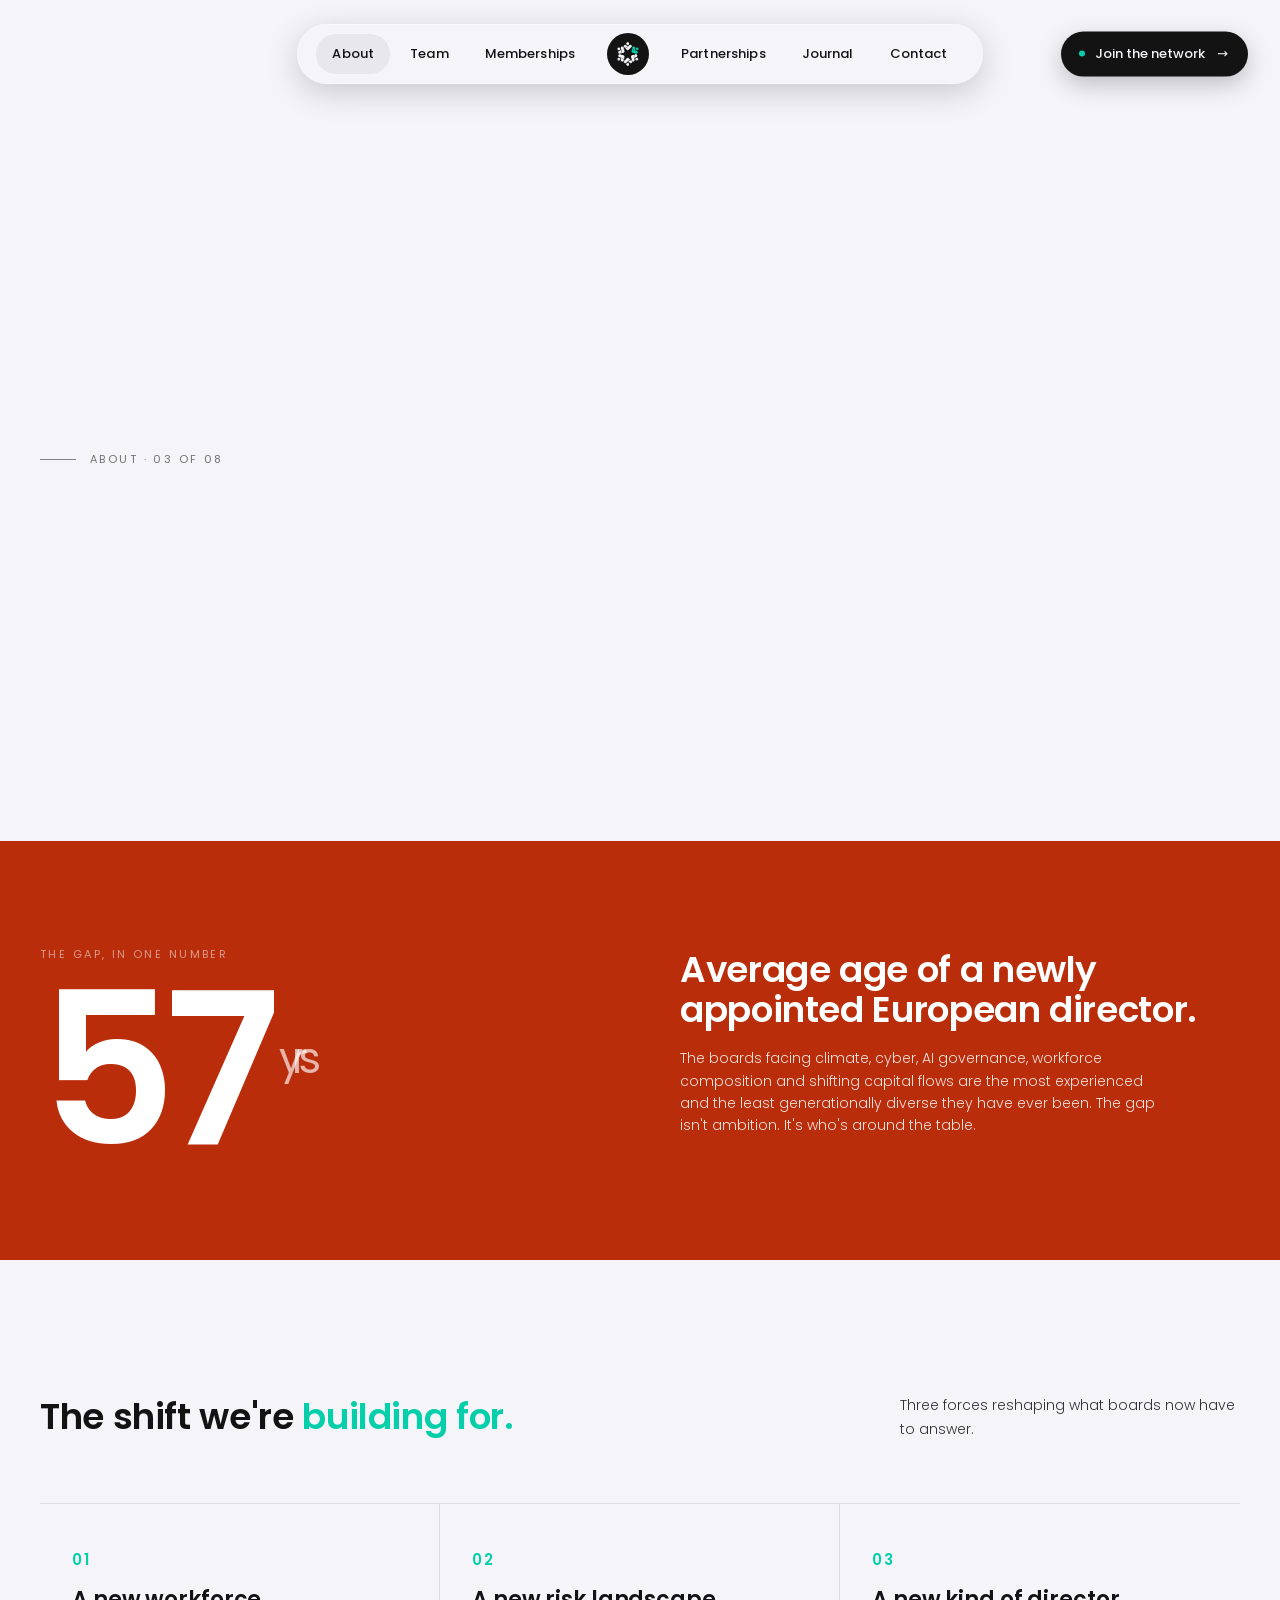
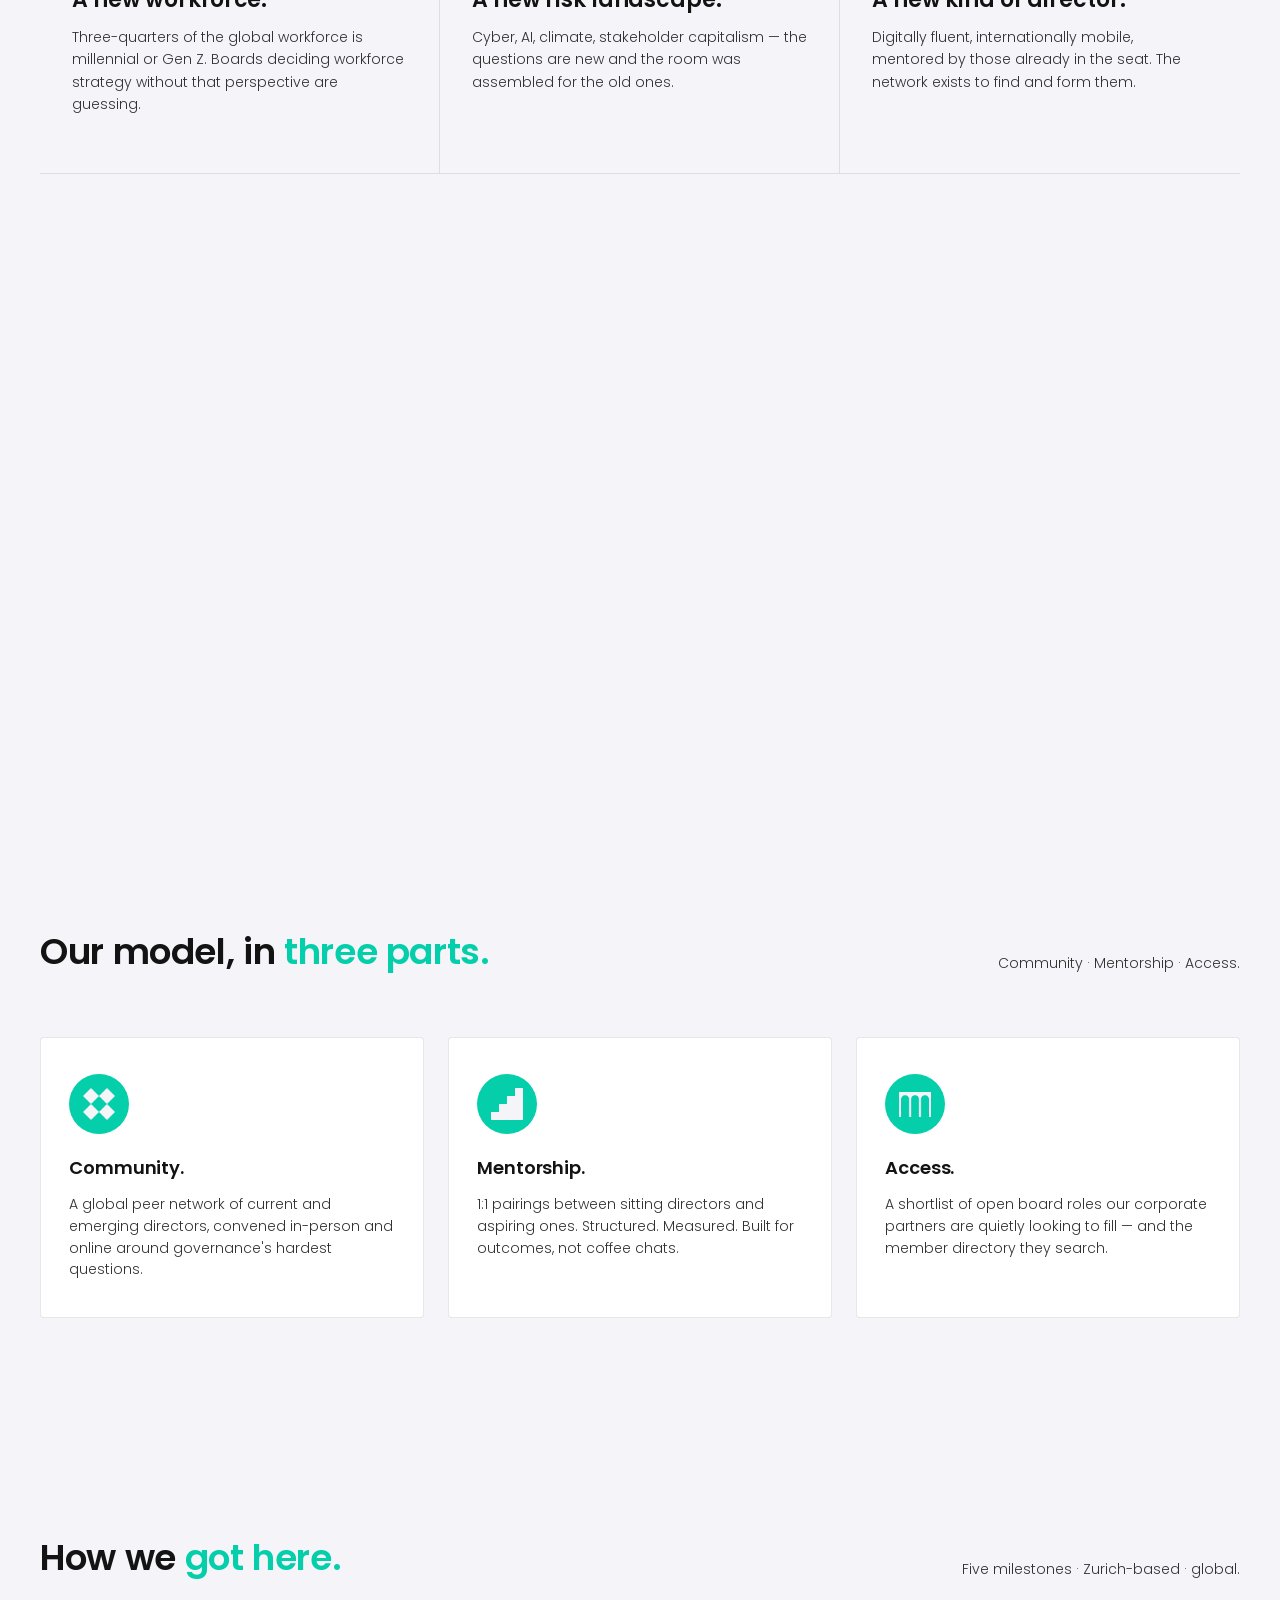
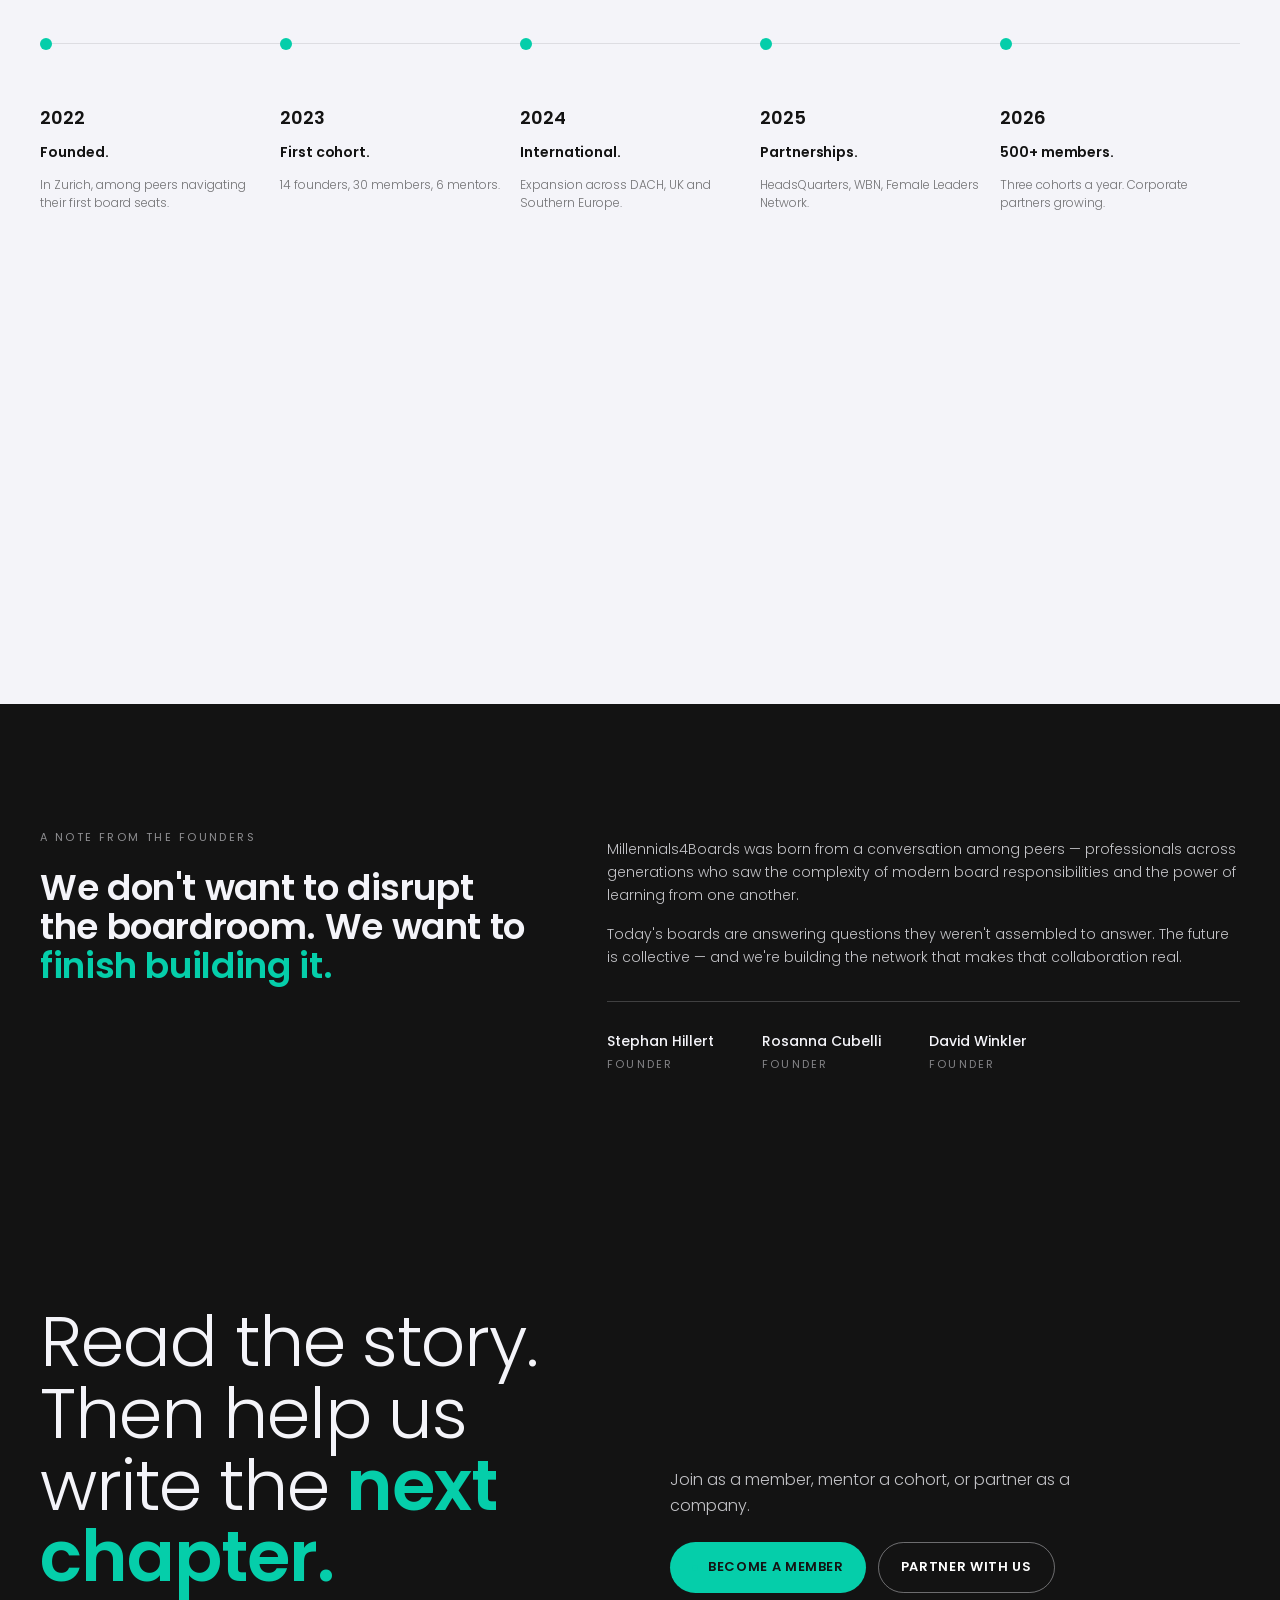
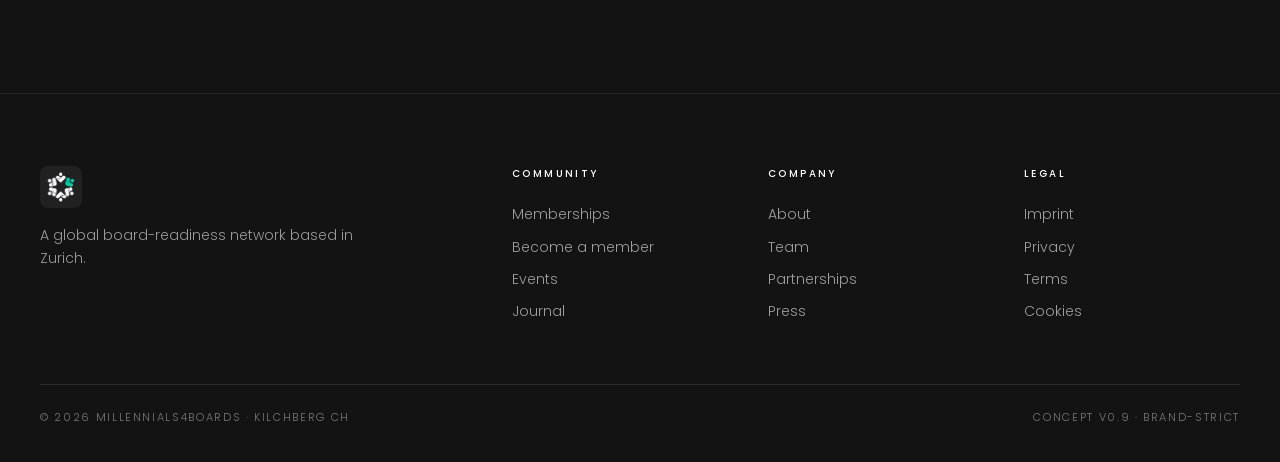
==== m4b-about-mockup.html @ cfcc3007 "v0.9.2 — Drive imagery across secondary pages, press marquee on home, cheesy copy cleanup - About: h" ====
<!doctype html><html lang="en"><head><meta charset="utf-8"/><meta name="viewport" content="width=device-width,initial-scale=1"/><title>M4B — About</title>
<link href="https://fonts.googleapis.com/css2?family=Poppins:wght@300;400;500;600&display=swap" rel="stylesheet"/>
<link rel="stylesheet" href="assets/brand.css"/>
<style>
  /* Brick Ember used once — anchors the "problem" section per styleguide: "Brick Ember is the hero, adding depth and presence, anchoring bold sections" */
  .problem{padding:100px 0;background:var(--brick);color:#fff;}
  .p-grid{display:grid;grid-template-columns:1fr 1fr;gap:80px;align-items:center;}
  .p-num{font-family:"Poppins",sans-serif;font-weight:600;font-size:clamp(144px,16.5vw,240px);line-height:.85;letter-spacing:-0.05em;color:#fff;}
  .p-num sup{font-size:.2em;color:rgba(255,255,255,.65);margin-left:8px;font-weight:400;}
  .problem h2{color:#fff;}
  .problem h2 .emph{color:#fff;font-weight:600;}
  .problem p{color:rgba(255,255,255,.85);font-size:14px;line-height:1.6;font-weight:300;max-width:480px;}

  .shift{padding:120px 0;}
  .shift-grid{display:grid;grid-template-columns:repeat(3,1fr);gap:0;border-top:1px solid var(--line);border-bottom:1px solid var(--line);}
  .shift-block{padding:44px 32px;border-right:1px solid var(--line);}
  .shift-block:last-child{border-right:none;}
  .shift-block .num{font-family:"Poppins",sans-serif;font-weight:600;font-size:15px;color:var(--mint);letter-spacing:.1em;}
  .shift-block h3{font-family:"Poppins",sans-serif;font-weight:600;font-size:22px;line-height:1.1;letter-spacing:-0.005em;margin:16px 0 12px;}
  .shift-block p{font-size:14px;line-height:1.6;color:#333;font-weight:300;}

  .model{padding:100px 0;background:var(--paper);}
  .model-grid{display:grid;grid-template-columns:repeat(3,1fr);gap:24px;}
  .model-card{padding:36px 28px;background:#fff;border:1px solid var(--line);border-radius:4px;display:flex;flex-direction:column;gap:16px;min-height:240px;}
  /* Mint icon circle — single accent, onyx line icons read clearly inside */
  .model-card .ic{width:60px;height:60px;border-radius:999px;background:var(--mint);display:flex;align-items:center;justify-content:center;padding:14px;margin-bottom:8px;transition:transform .25s;}
  .model-card:hover .ic{transform:scale(1.06) rotate(-3deg);}
  .model-card .ic img{width:100%;height:100%;object-fit:contain;}
  .model-card h4{font-family:"Poppins",sans-serif;font-weight:600;font-size:18px;line-height:1.1;margin:0;letter-spacing:-0.005em;}
  .model-card p{font-size:14px;color:#333;line-height:1.55;margin:0;font-weight:300;}

  .timeline{padding:120px 0;}
  .tl-rail{display:grid;grid-template-columns:repeat(5,1fr);gap:0;border-top:1px solid var(--line);padding-top:60px;margin-top:40px;position:relative;}
  .tl-item{padding:0 20px 0 0;position:relative;}
  .tl-item::before{content:"";position:absolute;top:-66px;left:0;width:12px;height:12px;border-radius:999px;background:var(--mint);}
  .tl-year{font-family:"Poppins",sans-serif;font-weight:600;font-size:18px;color:var(--onyx);letter-spacing:-0.005em;}
  .tl-item h4{font-family:"Poppins",sans-serif;font-weight:600;font-size:14px;margin:8px 0 8px;letter-spacing:-0.005em;}
  .tl-item p{font-size:12px;color:var(--muted);line-height:1.5;font-weight:300;}

  .note{padding:120px 0;background:var(--onyx);color:var(--paper);}
  .note-grid{display:grid;grid-template-columns:1fr 1.3fr;gap:80px;align-items:start;}
  .note h2{color:var(--paper);}
  .note h2 .emph{color:var(--mint);}
  .note p{color:rgba(244,244,249,.78);font-size:14px;line-height:1.65;font-weight:300;}
  .note .sig{margin-top:32px;padding-top:28px;border-top:1px solid rgba(244,244,249,.2);display:flex;gap:48px;flex-wrap:wrap;}
  .note .sig div{font-family:"Poppins",sans-serif;font-weight:500;font-size:14px;}
  .note .sig div span{display:block;font-size:11px;color:rgba(244,244,249,.5);font-weight:400;letter-spacing:.2em;text-transform:uppercase;margin-top:4px;}

  /* Hero with image */
  .page-hero.with-figure{padding-top:120px;padding-bottom:80px;}
  .hero-grid{display:grid;grid-template-columns:1.2fr 1fr;gap:72px;align-items:end;}
  .hero-figure{aspect-ratio:4/5;overflow:hidden;border-radius:4px;background:var(--paper);}
  .hero-figure img{width:100%;height:100%;object-fit:cover;filter:grayscale(1) contrast(1.04);display:block;}
  @media (max-width:1100px){.hero-grid{grid-template-columns:1fr;gap:32px;} .hero-figure{aspect-ratio:16/10;}}

  /* Cinematic full-bleed break */
  .cinema{position:relative;background:var(--onyx);}
  .cinema .cin-img{width:100%;height:clamp(320px,42vw,540px);object-fit:cover;display:block;filter:grayscale(1) contrast(1.05);}
  .cinema .cin-cap{position:absolute;left:0;right:0;bottom:0;padding:28px 40px;background:linear-gradient(to top,rgba(19,19,19,.65),transparent);color:var(--paper);font-size:12px;letter-spacing:.22em;text-transform:uppercase;font-weight:500;}
  .cinema .cin-cap b{color:var(--mint);font-weight:600;margin-right:14px;}

  /* Accent decorative image above note */
  .accent{padding:0;background:var(--paper);}
  .accent-img{width:100%;height:clamp(220px,32vw,360px);object-fit:cover;object-position:center 30%;display:block;filter:grayscale(1) contrast(1.05) brightness(.98);}
</style></head>
<body>

<header class="nav-floating">
  <div class="pill">
    <nav><a class="active" href="m4b-about-mockup.html">About</a><a href="m4b-team-mockup.html">Team</a><a href="m4b-memberships-mockup.html">Memberships</a></nav>
    <a class="pill-logo" href="index.html"><img src="assets/photos/image6.png" alt="M4B"/></a>
    <nav><a href="m4b-partnerships-mockup.html">Partnerships</a><a href="m4b-journal-mockup.html">Journal</a><a href="m4b-contact-mockup.html">Contact</a></nav>
  </div>
  <a class="pill-cta" href="m4b-become-member-mockup.html"><span class="dot"></span>Join the network</a>
</header>

<section class="page-hero with-figure"><div class="container">
  <div class="hero-grid">
    <div>
      <div class="eyebrow"><span class="bar"></span><span class="caption">About · 03 of 08</span></div>
      <h1 class="hero-h1 reveal">Welcoming a new generation to the <span class="emph">table.</span></h1>
      <p class="lede reveal delay-1">Why we started Millennials4Boards — and what we are building next.</p>
    </div>
    <div class="hero-figure reveal delay-2"><img src="assets/photos/drive/01.png" alt="Two directors in conversation"/></div>
  </div>
</div></section>

<section class="problem"><div class="container p-grid">
  <div><span class="caption" style="color:rgba(244,244,249,.55);">The gap, in one number</span><div class="p-num" style="margin-top:16px;">57<sup>yrs</sup></div></div>
  <div><h2 class="section-h2">Average age of a newly appointed <span class="emph">European director.</span></h2><p>The boards facing climate, cyber, AI governance, workforce composition and shifting capital flows are the most experienced and the least generationally diverse they have ever been. The gap isn't ambition. It's who's around the table.</p></div>
</div></section>

<section class="shift"><div class="container">
  <div class="section-head"><h2 class="section-h2">The shift we're <span class="emph">building for.</span></h2><p class="body-p side">Three forces reshaping what boards now have to answer.</p></div>
  <div class="shift-grid">
    <div class="shift-block"><span class="num">01</span><h3>A new workforce.</h3><p>Three-quarters of the global workforce is millennial or Gen Z. Boards deciding workforce strategy without that perspective are guessing.</p></div>
    <div class="shift-block"><span class="num">02</span><h3>A new risk landscape.</h3><p>Cyber, AI, climate, stakeholder capitalism — the questions are new and the room was assembled for the old ones.</p></div>
    <div class="shift-block"><span class="num">03</span><h3>A new kind of director.</h3><p>Digitally fluent, internationally mobile, mentored by those already in the seat. The network exists to find and form them.</p></div>
  </div>
</div></section>

<section class="cinema reveal">
  <img class="cin-img" src="assets/photos/drive/05.png" alt="A cross-generational board session"/>
  <div class="cin-cap"><b>Kilchberg · 2026</b>Cross-generational board session — cohort mentoring in the same room.</div>
</section>

<section class="model"><div class="container">
  <div class="section-head"><h2 class="section-h2">Our model, in <span class="emph">three parts.</span></h2><p class="body-p side">Community · Mentorship · Access.</p></div>
  <div class="model-grid">
    <div class="model-card"><div class="ic"><img src="assets/icons/collaboration.png" alt=""/></div><h4>Community.</h4><p>A global peer network of current and emerging directors, convened in-person and online around governance's hardest questions.</p></div>
    <div class="model-card"><div class="ic"><img src="assets/icons/growth-steps.png" alt=""/></div><h4>Mentorship.</h4><p>1:1 pairings between sitting directors and aspiring ones. Structured. Measured. Built for outcomes, not coffee chats.</p></div>
    <div class="model-card"><div class="ic"><img src="assets/icons/bridge-building.png" alt=""/></div><h4>Access.</h4><p>A shortlist of open board roles our corporate partners are quietly looking to fill — and the member directory they search.</p></div>
  </div>
</div></section>

<section class="timeline"><div class="container">
  <div class="section-head"><h2 class="section-h2">How we <span class="emph">got here.</span></h2><p class="body-p side">Five milestones · Zurich-based · global.</p></div>
  <div class="tl-rail">
    <div class="tl-item"><div class="tl-year">2022</div><h4>Founded.</h4><p>In Zurich, among peers navigating their first board seats.</p></div>
    <div class="tl-item"><div class="tl-year">2023</div><h4>First cohort.</h4><p>14 founders, 30 members, 6 mentors.</p></div>
    <div class="tl-item"><div class="tl-year">2024</div><h4>International.</h4><p>Expansion across DACH, UK and Southern Europe.</p></div>
    <div class="tl-item"><div class="tl-year">2025</div><h4>Partnerships.</h4><p>HeadsQuarters, WBN, Female Leaders Network.</p></div>
    <div class="tl-item"><div class="tl-year">2026</div><h4>500+ members.</h4><p>Three cohorts a year. Corporate partners growing.</p></div>
  </div>
</div></section>

<section class="accent reveal"><img class="accent-img" src="assets/photos/drive/02.png" alt="Bridge architecture — building between generations"/></section>

<section class="note"><div class="container note-grid">
  <div><span class="caption" style="color:rgba(244,244,249,.55);">A note from the founders</span><h2 class="section-h2" style="margin-top:20px;">We don't want to disrupt the boardroom. We want to <span class="emph">finish building it.</span></h2></div>
  <div><p>Millennials4Boards was born from a conversation among peers — professionals across generations who saw the complexity of modern board responsibilities and the power of learning from one another.</p><p style="margin-top:16px;">Today's boards are answering questions they weren't assembled to answer. The future is collective — and we're building the network that makes that collaboration real.</p><div class="sig"><div>Stephan Hillert<span>Founder</span></div><div>Rosanna Cubelli<span>Founder</span></div><div>David Winkler<span>Founder</span></div></div></div>
</div></section>

<section class="final"><div class="container final-inner">
  <h2>Read the story. Then help us write the <span class="emph">next chapter.</span></h2>
  <div><p>Join as a member, mentor a cohort, or partner as a company.</p><div class="cta-row"><a class="btn btn-on-dark"><span class="dot"></span>Become a member</a><a class="btn btn-outline-light">Partner with us</a></div></div>
</div></section>

<footer><div class="container">
  <div class="foot-grid">
    <div><a class="foot-logo"><img src="assets/photos/image6.png" alt=""/></a><p style="margin-top:16px;font-size:14px;color:rgba(244,244,249,.6);max-width:320px;font-weight:300;">A global board-readiness network based in Zurich.</p></div>
    <div><h4>Community</h4><a href="m4b-memberships-mockup.html">Memberships</a><a href="m4b-become-member-mockup.html">Become a member</a><a href="m4b-journal-mockup.html">Events</a><a href="m4b-journal-mockup.html">Journal</a></div>
    <div><h4>Company</h4><a href="m4b-about-mockup.html">About</a><a href="m4b-team-mockup.html">Team</a><a href="m4b-partnerships-mockup.html">Partnerships</a><a href="m4b-journal-mockup.html">Press</a></div>
    <div><h4>Legal</h4><a href="#">Imprint</a><a href="#">Privacy</a><a href="#">Terms</a><a href="#">Cookies</a></div>
  </div>
  <div class="foot-bottom"><span>© 2026 Millennials4Boards · Kilchberg CH</span><span>Concept v0.9 · Brand-strict</span></div>
</div></footer>
</body></html>
---- assets/brand.css ----
/* M4B shared brand styles — v3 (matches social template patterns).
   - Poppins Light + SemiBold only
   - Mint Leaf as the single accent across all pages
   - Photos used NATURAL — no grayscale filters, no multiply blend overlays
   - Portraits in circular / organic rounded frames
   - Names: initial caps, Poppins Light, large
   - Labels / CTAs: ALL CAPS, Poppins SemiBold
*/
:root {
  --mint:   #05CEAA;
  --brick:  #BA2D0B;
  --onyx:   #131313;
  --paper:  #F4F4F9;
  --line:   rgba(19,19,19,0.10);
  --muted:  rgba(19,19,19,0.58);
}
* { box-sizing: border-box; }
html,body { margin:0; padding:0; }
body {
  font-family: "Poppins", system-ui, sans-serif;
  font-weight: 300;
  color: var(--onyx);
  background: var(--paper);
  -webkit-font-smoothing: antialiased;
  font-size: 15px;
  line-height: 1.6;
}
a { color: inherit; text-decoration: none; }
.container { max-width: 1280px; margin: 0 auto; padding: 0 40px; }

/* TYPE SYSTEM — matches social templates */

/* Hero / large statements: Poppins Light, sentence case — matches social templates */
.hero-h1 {
  font-family: "Poppins", sans-serif;
  font-weight: 300;
  font-size: clamp(40px, 5vw, 80px);
  line-height: 1.04;
  letter-spacing: -0.015em;
  margin: 0 0 24px;
}
.hero-h1 .emph { font-weight: 600; }
.hero-h1 .emph-brick { font-weight: 600; color: var(--brick); }

/* Section titles: Poppins SemiBold, sentence case (not all caps) */
.section-h2 {
  font-family: "Poppins", sans-serif;
  font-weight: 600;
  font-size: clamp(24px, 2.8vw, 36px);
  line-height: 1.1;
  letter-spacing: -0.01em;
  margin: 0 0 18px;
}
.section-h2 .emph { color: var(--mint); }
.section-h2 .emph-brick { color: var(--brick); }

/* Name display — big sentence-case Poppins Light, matches social templates */
.name-display {
  font-family: "Poppins", sans-serif;
  font-weight: 300;
  font-size: clamp(30px, 3.4vw, 52px);
  line-height: 1.02;
  letter-spacing: -0.015em;
  margin: 0 0 14px;
}

/* Sub-heading / card title */
.sub-h3 {
  font-family: "Poppins", sans-serif;
  font-weight: 600;
  font-size: 20px;
  line-height: 1.15;
  letter-spacing: -0.005em;
}

/* Lede / body */
.lede {
  font-family: "Poppins", sans-serif;
  font-weight: 300;
  font-size: 16px;
  line-height: 1.55;
  color: #2a2a2a;
  max-width: 640px;
}
.body-p { font-family: "Poppins", sans-serif; font-weight: 300; font-size: 14px; line-height: 1.65; color: #333; }
.body-p .emph { font-weight: 600; color: var(--onyx); }

/* Label: ALL CAPS, Poppins SemiBold */
.label { font-family: "Poppins", sans-serif; font-weight: 600; font-size: 12px; letter-spacing: .2em; text-transform: uppercase; color: var(--onyx); }

/* Caption: tracked out, Poppins Light */
.caption {
  font-family: "Poppins", sans-serif;
  font-weight: 400;
  font-size: 11px;
  letter-spacing: 0.22em;
  text-transform: uppercase;
  color: var(--muted);
}
.eyebrow { display:flex; align-items:center; gap:14px; margin-bottom:28px; }
.eyebrow .bar { width:36px; height:1px; background:var(--onyx); opacity:.5; }

/* ============================================================
   NAV — Floating centered pill (Acreage-style), site-wide
   ============================================================ */
.nav-floating{
  position:fixed;top:24px;left:0;right:0;z-index:40;
  display:flex;justify-content:center;align-items:center;
  padding:0 32px;pointer-events:none;
}
.pill{
  pointer-events:auto;
  background:rgba(244,244,249,0.92);
  backdrop-filter:saturate(180%) blur(14px);
  -webkit-backdrop-filter:saturate(180%) blur(14px);
  border:1px solid rgba(255,255,255,.35);
  border-radius:999px;
  padding:8px 18px;
  display:flex;align-items:center;gap:8px;
  box-shadow:0 8px 32px rgba(0,0,0,.18);
}
.pill nav{display:flex;align-items:center;gap:4px;}
.pill nav a{
  font-size:13px;font-weight:500;color:var(--onyx);
  padding:10px 16px;border-radius:999px;letter-spacing:.01em;
  transition:background .2s;
}
.pill nav a:hover,.pill nav a.active{background:rgba(19,19,19,.06);}
.pill-logo{
  width:42px;height:42px;border-radius:999px;background:var(--onyx);
  display:flex;align-items:center;justify-content:center;padding:8px;
  margin:0 8px;flex:0 0 auto;
}
.pill-logo img{width:100%;height:100%;object-fit:contain;}
.pill-cta{
  pointer-events:auto;
  position:absolute;right:32px;top:50%;transform:translateY(-50%);
  background:var(--onyx);color:var(--paper);
  padding:12px 20px 12px 18px;border-radius:999px;
  font-size:13px;font-weight:500;
  display:inline-flex;align-items:center;gap:10px;
  box-shadow:0 8px 24px rgba(0,0,0,.22);
}
.pill-cta .dot{width:6px;height:6px;border-radius:999px;background:var(--mint);}
.pill-cta::after{content:"→";margin-left:2px;font-weight:500;}

/* Sticky-nav shrink — applied by motion.js after scrollY > 120 */
.nav-floating,.pill,.pill-cta,.pill-logo,.pill nav a{
  transition:top .35s cubic-bezier(.2,.6,.2,1),
             padding .35s cubic-bezier(.2,.6,.2,1),
             background .25s cubic-bezier(.2,.6,.2,1),
             box-shadow .35s cubic-bezier(.2,.6,.2,1),
             width .35s cubic-bezier(.2,.6,.2,1),
             height .35s cubic-bezier(.2,.6,.2,1),
             transform .35s cubic-bezier(.2,.6,.2,1);
}
.nav-floating.scrolled{top:14px;}
.nav-floating.scrolled .pill{
  padding:5px 14px;
  background:rgba(244,244,249,.96);
  box-shadow:0 6px 22px rgba(0,0,0,.12);
}
.nav-floating.scrolled .pill nav a{padding:7px 14px;font-size:12.5px;}
.nav-floating.scrolled .pill-logo{width:34px;height:34px;padding:6px;margin:0 6px;}
.nav-floating.scrolled .pill-cta{padding:9px 16px 9px 14px;font-size:12.5px;}

/* Breathing pulse on pill-cta dot — pure CSS */
@keyframes m4b-breathe{
  0%,100%{opacity:.7;transform:scale(1);box-shadow:0 0 0 0 rgba(5,206,170,0);}
  50%{opacity:1;transform:scale(1.25);box-shadow:0 0 0 4px rgba(5,206,170,.18);}
}
.pill-cta .dot{animation:m4b-breathe 2.4s ease-in-out infinite;}

/* Scroll progress line — injected by motion.js */
#reading-progress{
  position:fixed;top:0;left:0;height:2px;width:0;
  background:var(--mint);
  z-index:9999;
  transition:width .08s linear;
  pointer-events:none;
}

/* Default top spacing for inner pages (home overrides with full-bleed hero) */
.has-floating-nav{padding-top:96px;}

/* Page header */
.page-hero { padding: 120px 0 88px; }
.page-hero .lede { max-width:700px; }

/* Section heads */
.section-head { display:flex; justify-content:space-between; align-items:end; margin-bottom:48px; gap:40px; flex-wrap:wrap; }
.section-head .side { max-width:340px; }

/* Buttons */
.btn {
  display:inline-flex; align-items:center; gap:10px;
  padding:14px 22px; border-radius:999px;
  font-size:13px; font-weight:600; letter-spacing: .05em; text-transform: uppercase;
  font-family:"Poppins", sans-serif;
  transition: transform .15s, background .2s;
}
.btn:hover { transform: translateY(-1px); }
.btn-primary { background:var(--mint); color:var(--onyx); }
.btn-primary:hover { background:#04b094; }
.btn-dark { background:var(--onyx); color:var(--paper); }
.btn-ghost { border:1px solid var(--line); }
.btn-ghost:hover { border-color: var(--onyx); }
.btn .dot { width:6px; height:6px; border-radius:999px; background: var(--mint); }

/* PHOTO TREATMENTS */
/* Pure B&W (for portraits on coloured backgrounds per Image Treatment spec) */
.bw { filter: grayscale(1) contrast(1.04); }

/* Icon in a mint circle — high contrast on paper, keeps accent brand-strict */
.ic-circle { width: 56px; height: 56px; border-radius: 999px; background: var(--mint); display:flex; align-items:center; justify-content:center; padding: 14px; flex: 0 0 auto; }
.ic-circle img { width: 100%; height: 100%; object-fit: contain; display: block; /* icons are already dark PNGs, no filter needed */ }
.ic-circle.onyx { background: var(--onyx); }
.ic-circle.onyx img { filter: invert(1); }
.ic-circle.lg { width: 72px; height: 72px; padding: 18px; }

/* PHOTO TREATMENTS — natural, no overlays */
.photo-circle {
  border-radius: 999px;
  overflow: hidden;
  background: var(--paper);
}
.photo-circle img { width:100%; height:100%; object-fit:cover; display:block; }

.photo-rounded {
  border-radius: 24px;
  overflow: hidden;
  background: var(--paper);
}
.photo-rounded img { width:100%; height:100%; object-fit:cover; display:block; }

/* Organic arch shape — matches social template silhouettes */
.photo-arch {
  border-radius: 50% 50% 8px 8px / 60% 60% 8px 8px;
  overflow: hidden;
  background: var(--paper);
}
.photo-arch img { width:100%; height:100%; object-fit:cover; display:block; }

/* Split mint/onyx cards — used on team cards */
.split-card {
  display: grid;
  grid-template-columns: 1fr 1fr;
  gap: 0;
  border-radius: 16px;
  overflow: hidden;
  min-height: 380px;
}
.split-card .photo { background: var(--paper); overflow:hidden; }
.split-card .photo img { width:100%; height:100%; object-fit:cover; display:block; }
.split-card .meta { padding: 36px 32px; display:flex; flex-direction:column; justify-content:space-between; }
.split-card.on-onyx { background: var(--onyx); color: var(--paper); }
.split-card.on-mint { background: var(--mint); color: var(--onyx); }
.split-card .name { font-family:"Poppins",sans-serif; font-weight:300; font-size:32px; line-height:1.0; letter-spacing:-0.005em; margin-bottom: 16px; }
.split-card .role { font-family:"Poppins",sans-serif; font-weight:300; font-size:14px; line-height:1.3; }
.split-card .role b { display:block; font-weight:600; letter-spacing:.12em; text-transform:uppercase; font-size:12px; margin-bottom:4px; }

/* FINAL CTA band — Onyx, mint accent only */
.final {
  background: var(--onyx);
  color: var(--paper);
  padding: 112px 0 100px;
}
.final-inner { display:grid; grid-template-columns:1fr 1fr; gap:60px; align-items:end; }
.final h2 {
  font-family:"Poppins", sans-serif;
  font-weight: 300;
  font-size: clamp(44px, 5.5vw, 80px);
  line-height: 1.02;
  letter-spacing: -0.015em;
  margin: 0;
}
.final h2 .emph { font-weight: 600; color: var(--mint); }
.final h2 .emph-brick { font-weight: 600; color: var(--brick); }
.final p { color: rgba(244,244,249,.78); font-size: 16px; max-width: 440px; line-height:1.6; }
.final .cta-row { display:flex; gap:12px; margin-top:24px; }
.final .btn-on-dark { background: var(--mint); color: var(--onyx); }
.final .btn-outline-light { border:1px solid rgba(244,244,249,.4); color:#fff; }

/* Footer */
footer { background: var(--onyx); color: rgba(244,244,249,0.78); padding: 72px 0 36px; border-top:1px solid rgba(244,244,249,.08); }
.foot-grid { display:grid; grid-template-columns: 2fr 1fr 1fr 1fr; gap:40px; align-items:start; }
.foot-grid h4 { font-family:"Poppins", sans-serif; font-size:10px; letter-spacing:.24em; text-transform:uppercase; color:#fff; margin:0 0 16px; font-weight:500; }
.foot-grid a { display:block; padding:5px 0; font-size:14px; color:rgba(244,244,249,0.62); font-weight:300; }
.foot-grid a:hover { color:#fff; }
.foot-logo { width:42px; height:42px; border-radius:8px; background:rgba(244,244,249,.06); display:inline-flex; align-items:center; justify-content:center; padding:6px; }
.foot-logo img { width:100%; height:100%; object-fit:contain; }
.foot-bottom { display:flex; justify-content:space-between; margin-top:56px; padding-top:24px; border-top:1px solid rgba(255,255,255,0.1); font-size:11px; color:rgba(244,244,249,0.45); font-weight:300; letter-spacing:.15em; text-transform:uppercase; }

/* ============================================================
   MOTION — subtle, performance-safe
   ============================================================ */

/* Fade + rise on scroll. Add .reveal; motion.js adds .in when visible. */
.reveal {
  opacity: 0;
  transform: translateY(24px);
  transition: opacity .7s cubic-bezier(.2,.6,.2,1), transform .7s cubic-bezier(.2,.6,.2,1);
  will-change: opacity, transform;
}
.reveal.in { opacity: 1; transform: none; }
.reveal.delay-1 { transition-delay: .08s; }
.reveal.delay-2 { transition-delay: .16s; }
.reveal.delay-3 { transition-delay: .24s; }
.reveal.delay-4 { transition-delay: .32s; }

/* Word-by-word reveal — motion.js wraps text nodes in .w spans. */
.word-reveal .w {
  display: inline-block;
  opacity: 0;
  transform: translateY(24px);
  transition: opacity .55s cubic-bezier(.2,.6,.2,1), transform .55s cubic-bezier(.2,.6,.2,1);
}
.word-reveal.in .w { opacity: 1; transform: none; }

/* Marquee — apply to an inner track that duplicates its children. */
@keyframes marquee-loop { from { transform: translateX(0); } to { transform: translateX(-50%); } }
.marquee { overflow: hidden; }
.marquee-track {
  display: inline-flex; gap: 48px; align-items: center;
  animation: marquee-loop 40s linear infinite;
  white-space: nowrap;
  min-width: 200%;
}
.marquee:hover .marquee-track { animation-play-state: paused; }

/* Card/link lift on hover */
.lift { transition: transform .22s cubic-bezier(.2,.6,.2,1), box-shadow .22s; }
.lift:hover { transform: translateY(-3px); box-shadow: 0 14px 40px rgba(19,19,19,.08); }

@media (prefers-reduced-motion: reduce) {
  .reveal, .word-reveal .w { opacity: 1 !important; transform: none !important; transition: none !important; }
  .marquee-track { animation: none !important; }
  .pill-cta .dot { animation: none !important; }
  #reading-progress { display: none !important; }
  .nav-floating, .pill, .pill-cta, .pill-logo, .pill nav a { transition: none !important; }
}

@media (max-width: 1100px){
  .pill nav{gap:0;}
  .pill nav a{padding:8px 10px;font-size:12px;}
  .pill-cta{display:none;}
}
@media (max-width: 900px) {
  .final-inner, .foot-grid, .split-card { grid-template-columns:1fr; }
  .container { padding: 0 24px; }
}
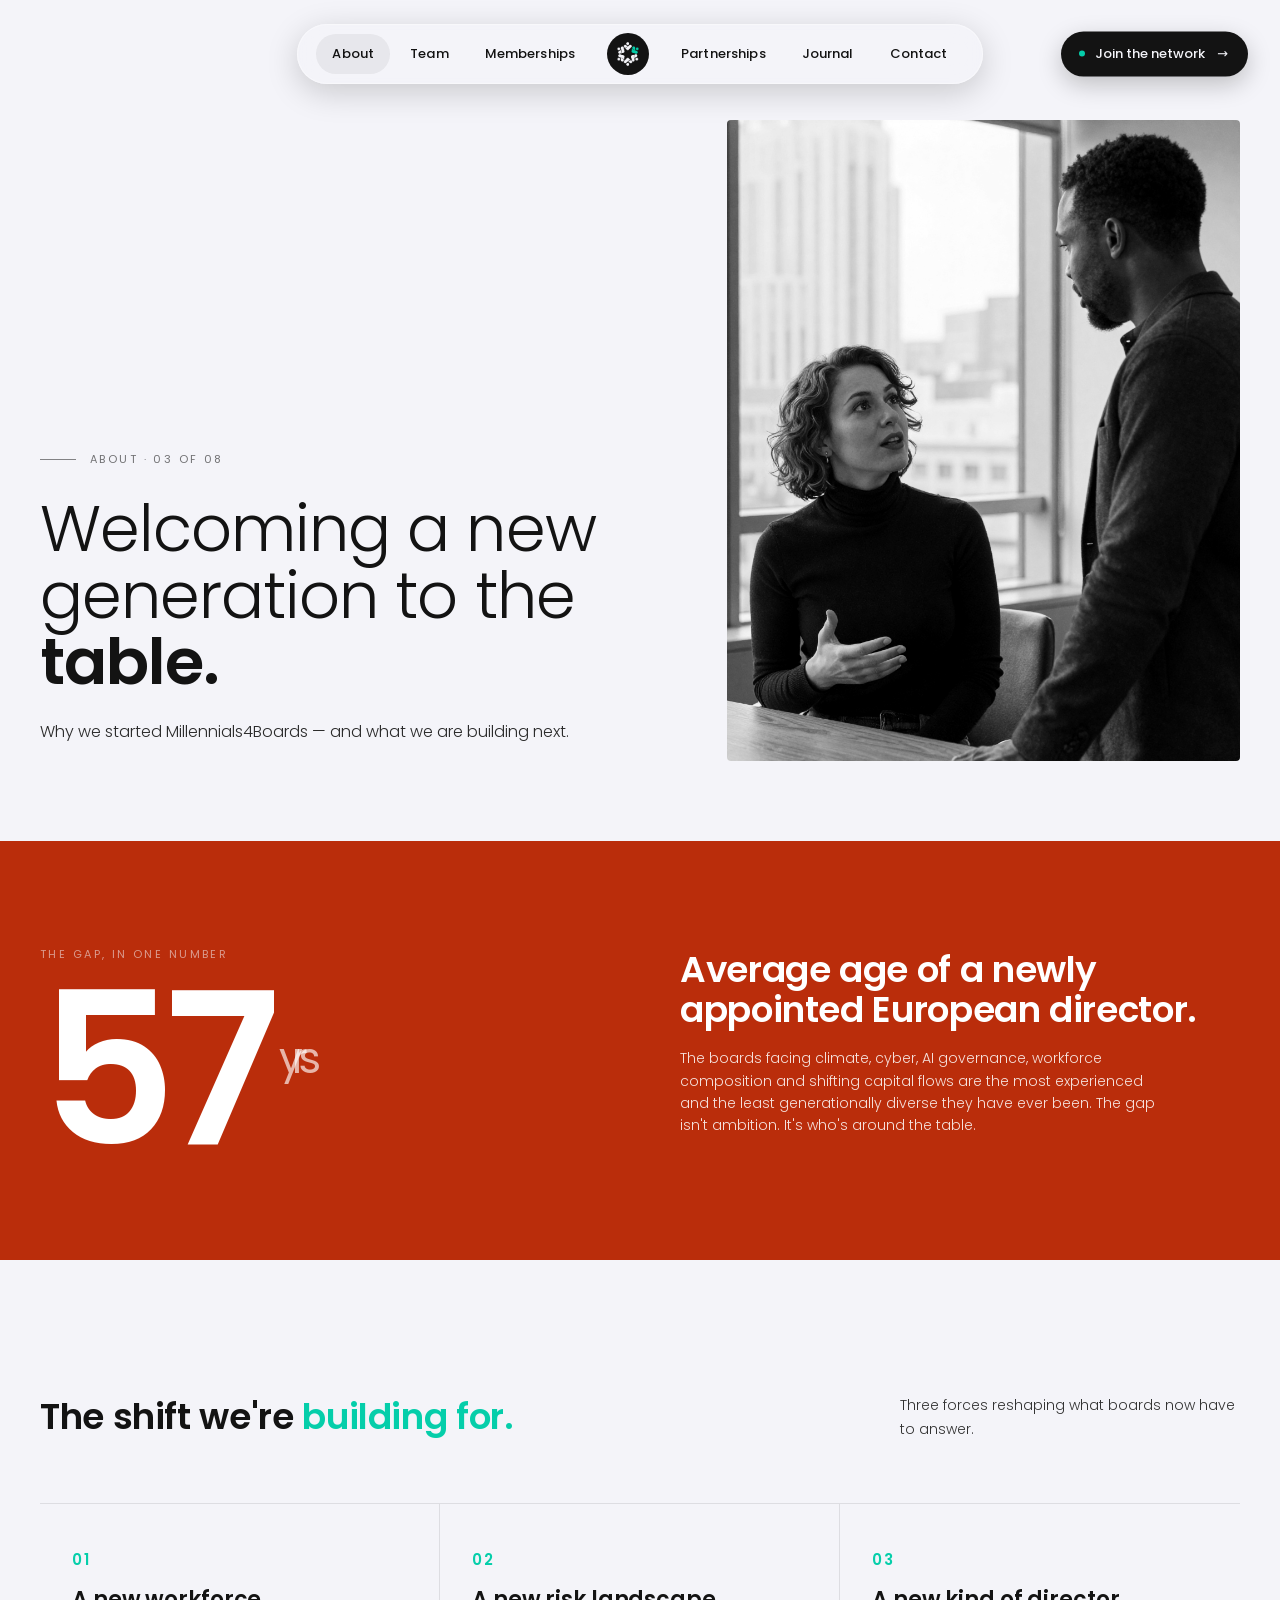
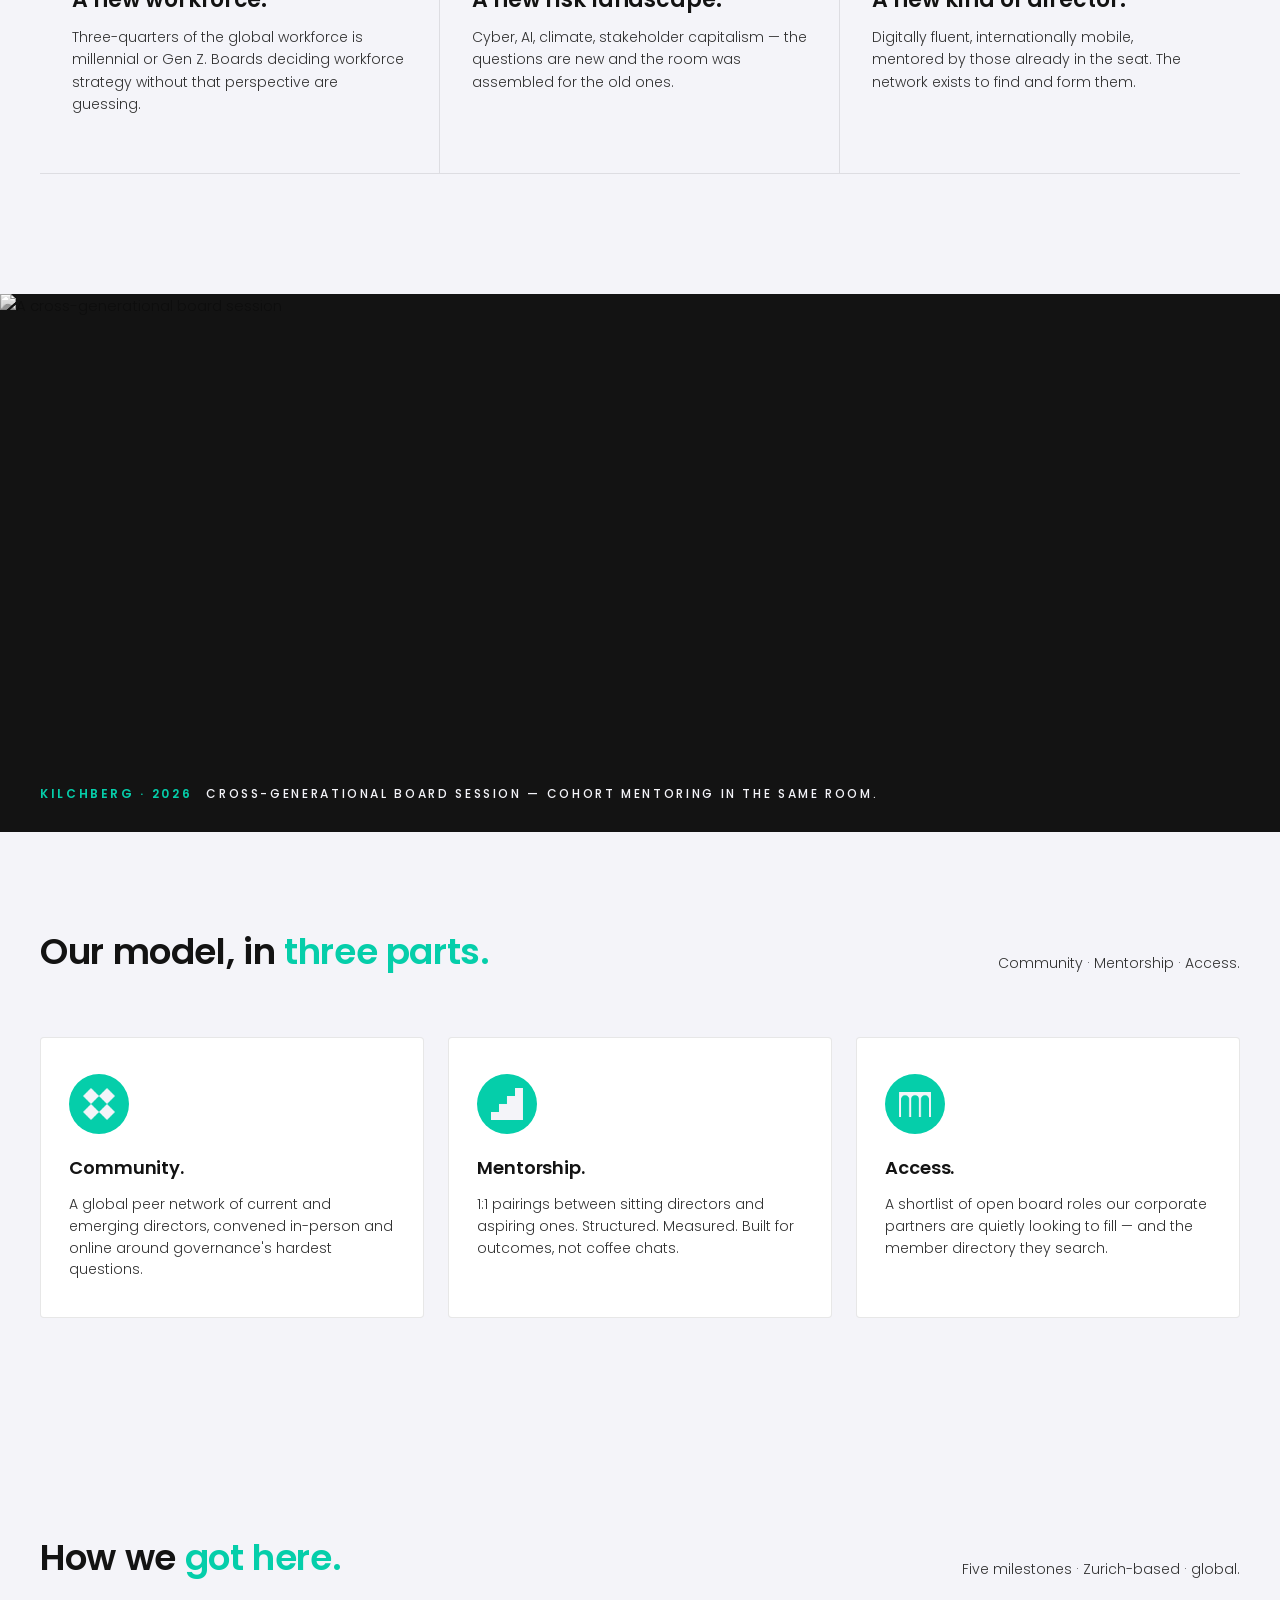
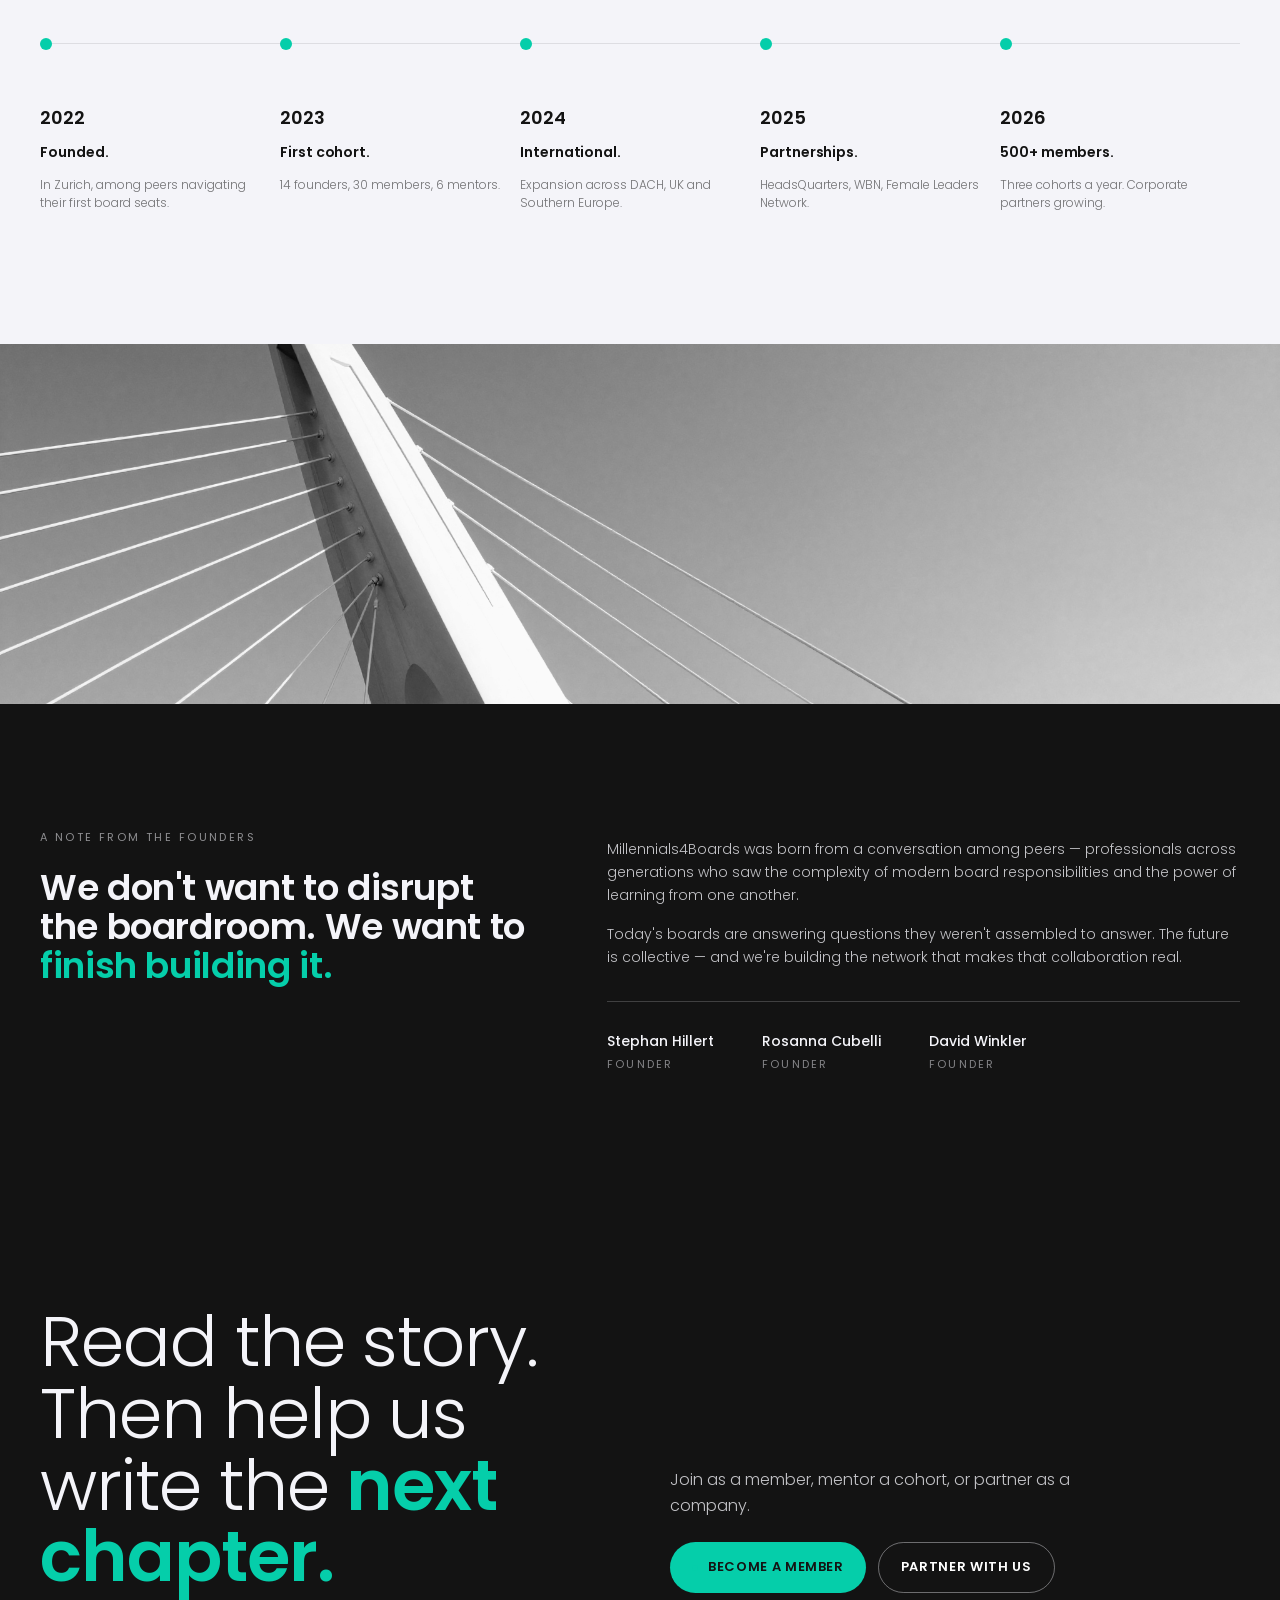
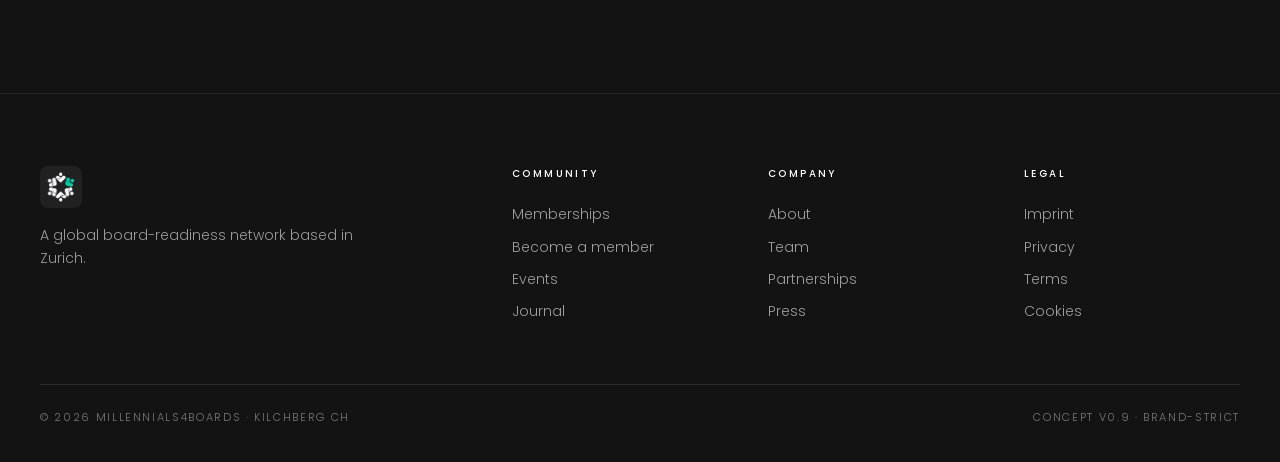
==== commit 1f876442: "v0.9.4 — fix blank heroes, add index TOC + collapsible sections - Wire motion.js into About, Members" ====
--- a/m4b-about-mockup.html
+++ b/m4b-about-mockup.html
@@ -81,7 +81,7 @@
       <h1 class="hero-h1 reveal">Welcoming a new generation to the <span class="emph">table.</span></h1>
       <p class="lede reveal delay-1">Why we started Millennials4Boards — and what we are building next.</p>
     </div>
-    <div class="hero-figure reveal delay-2"><img src="assets/photos/drive/01.png" alt="Two directors in conversation"/></div>
+    <div class="hero-figure reveal delay-2"><img src="assets/photos/01.png" alt="Two directors in conversation"/></div>
   </div>
 </div></section>
 
@@ -100,7 +100,7 @@
 </div></section>
 
 <section class="cinema reveal">
-  <img class="cin-img" src="assets/photos/drive/05.png" alt="A cross-generational board session"/>
+  <img class="cin-img" src="assets/photos/05.png" alt="A cross-generational board session"/>
   <div class="cin-cap"><b>Kilchberg · 2026</b>Cross-generational board session — cohort mentoring in the same room.</div>
 </section>
 
@@ -124,7 +124,7 @@
   </div>
 </div></section>
 
-<section class="accent reveal"><img class="accent-img" src="assets/photos/drive/02.png" alt="Bridge architecture — building between generations"/></section>
+<section class="accent reveal"><img class="accent-img" src="assets/photos/02.png" alt="Bridge architecture — building between generations"/></section>
 
 <section class="note"><div class="container note-grid">
   <div><span class="caption" style="color:rgba(244,244,249,.55);">A note from the founders</span><h2 class="section-h2" style="margin-top:20px;">We don't want to disrupt the boardroom. We want to <span class="emph">finish building it.</span></h2></div>
@@ -145,4 +145,6 @@
   </div>
   <div class="foot-bottom"><span>© 2026 Millennials4Boards · Kilchberg CH</span><span>Concept v0.9 · Brand-strict</span></div>
 </div></footer>
+<script src="assets/motion.js" defer></script>
+<noscript><style>.reveal,.word-reveal .w{opacity:1!important;transform:none!important;}</style></noscript>
 </body></html>
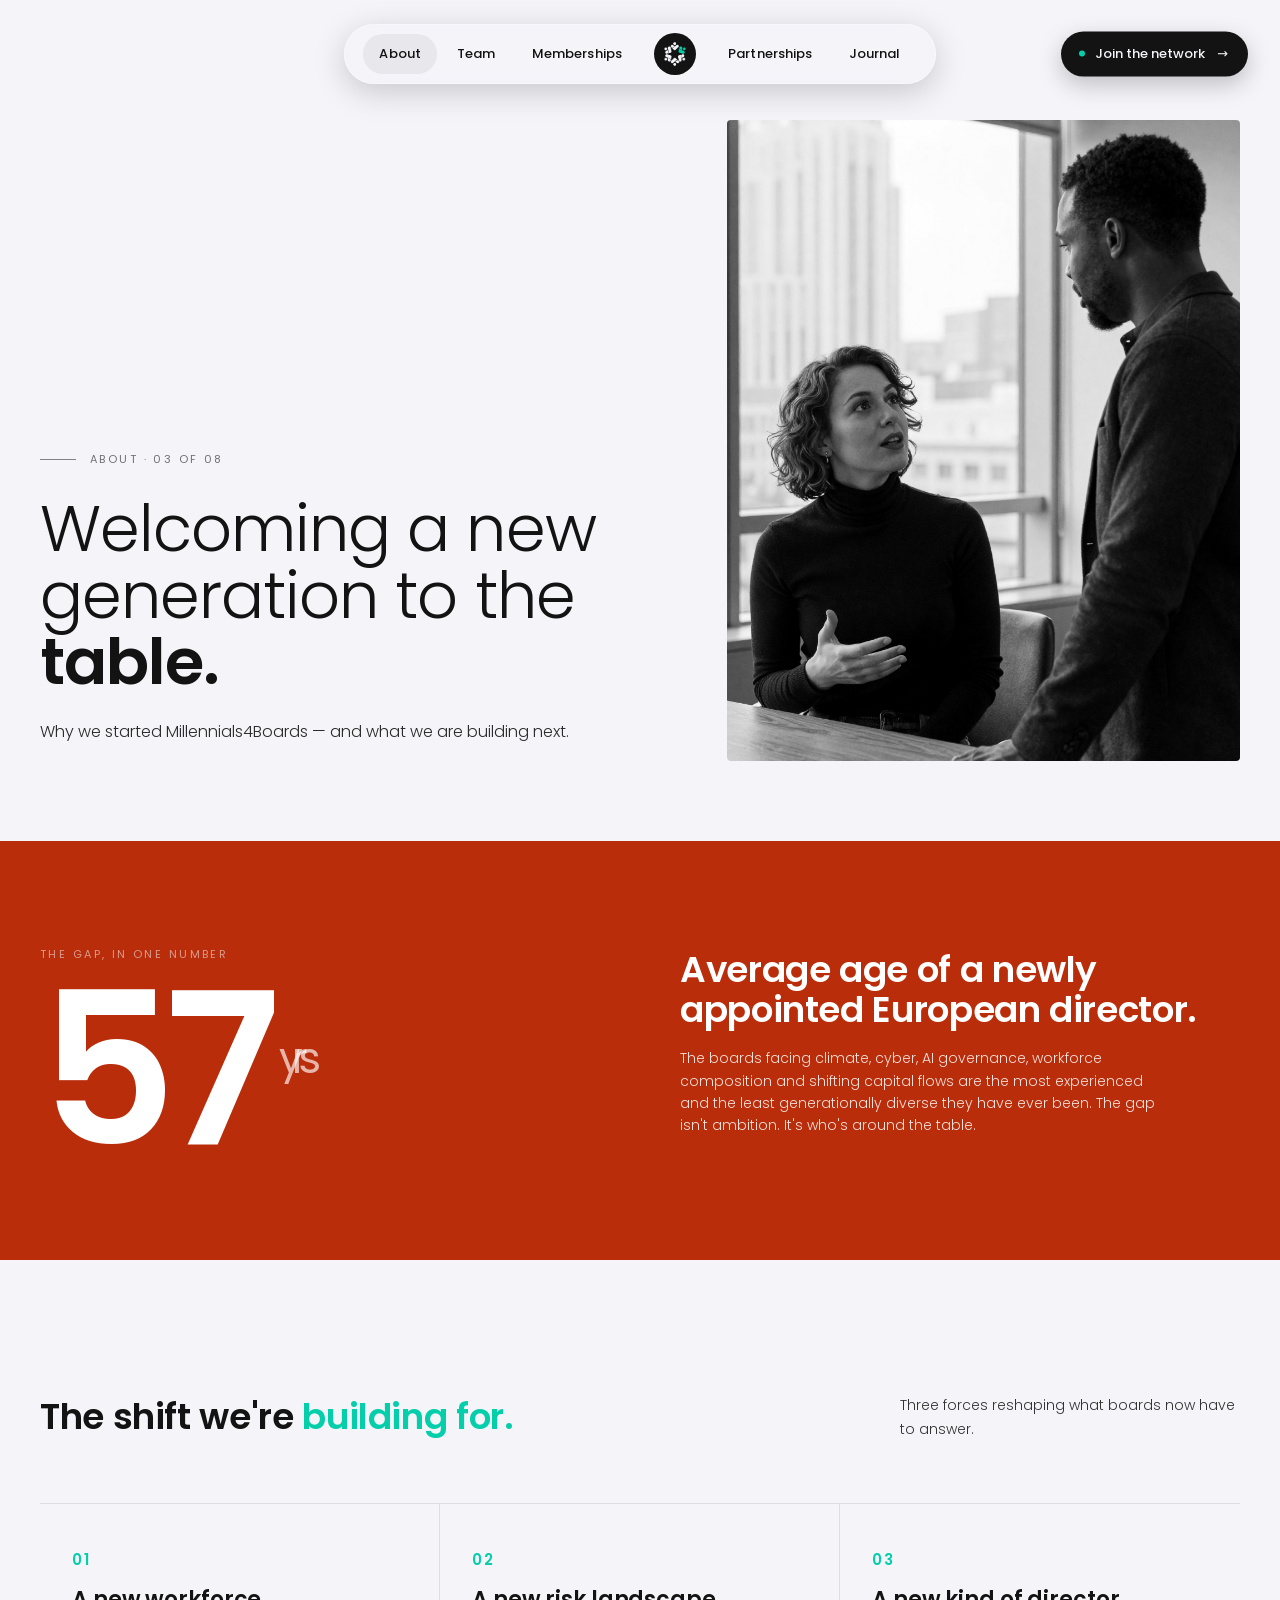
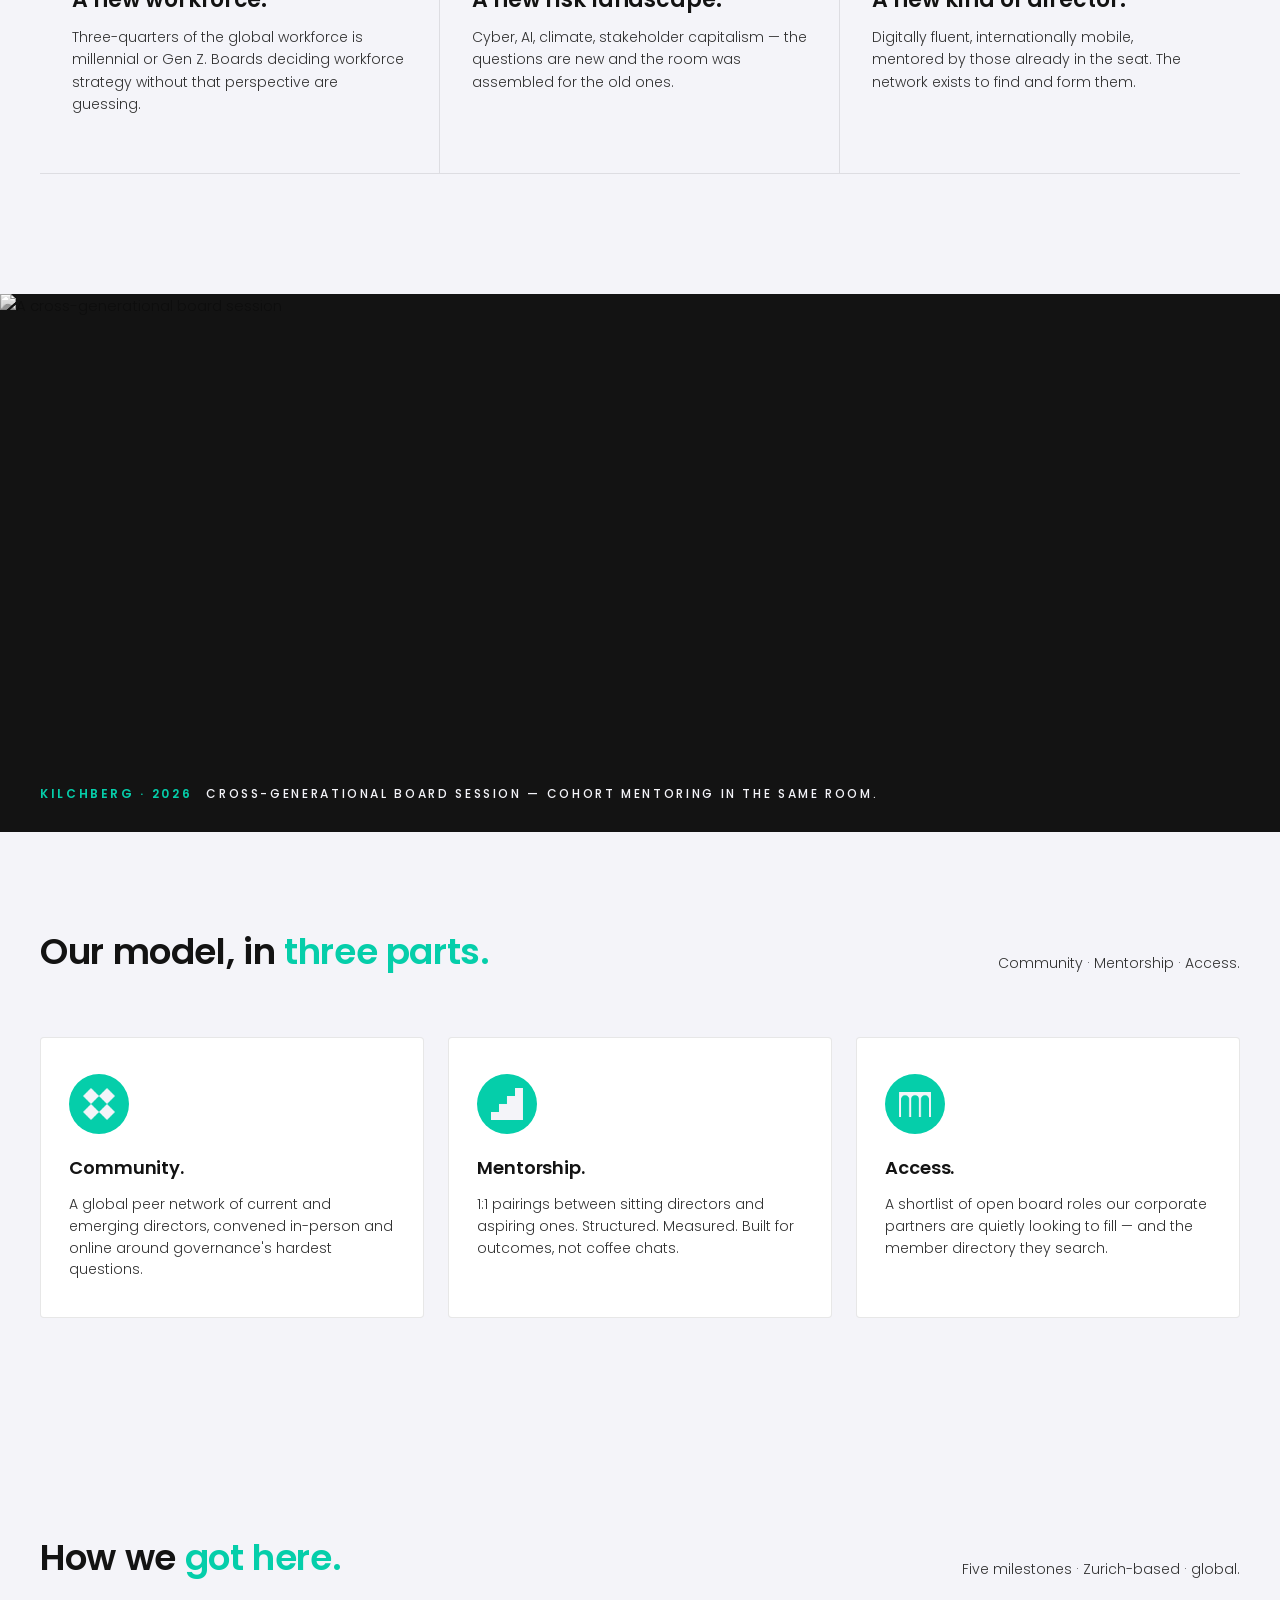
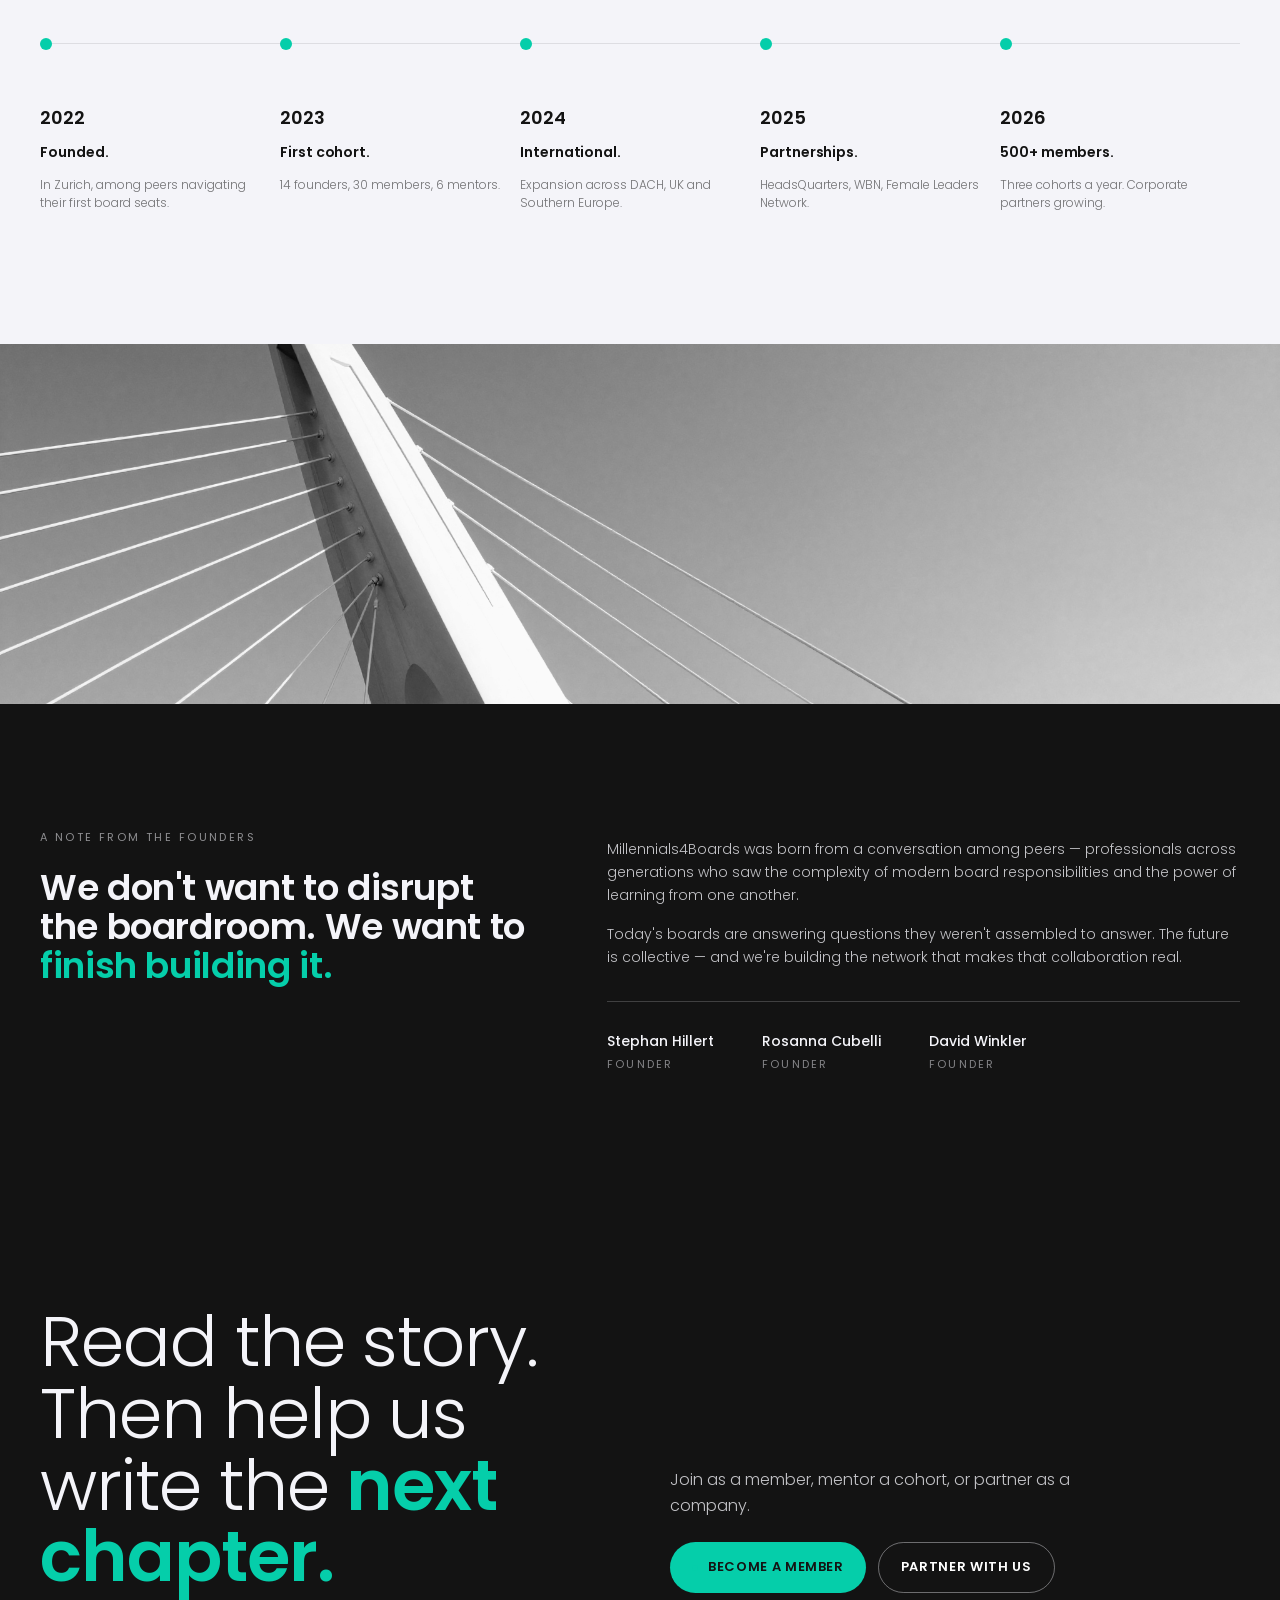
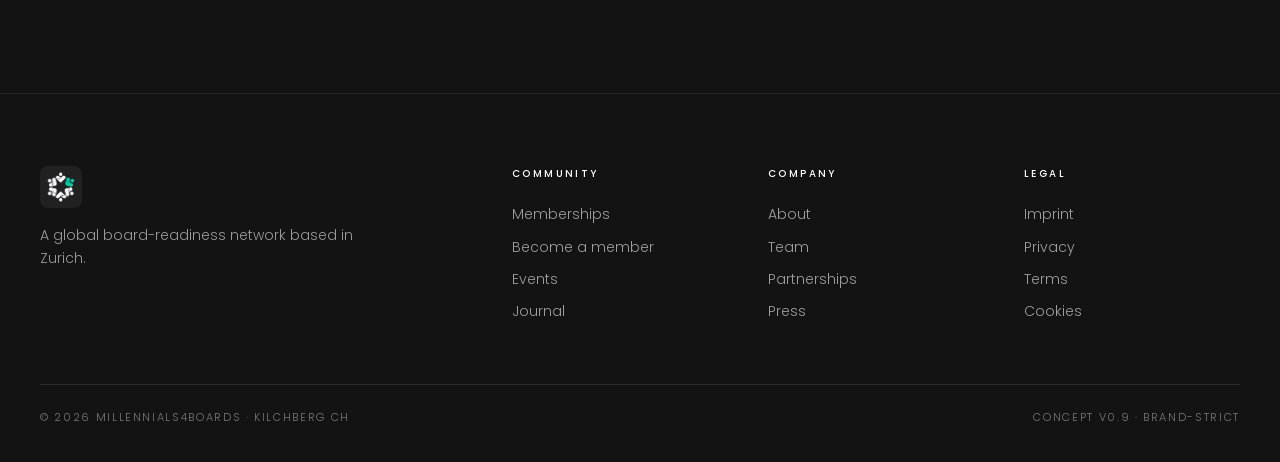
==== commit bcf60023: "v0.9.6 — index close redesign, Pages moved to bottom, Contact off header, management board portraits" ====
--- a/m4b-about-mockup.html
+++ b/m4b-about-mockup.html
@@ -69,7 +69,7 @@
   <div class="pill">
     <nav><a class="active" href="m4b-about-mockup.html">About</a><a href="m4b-team-mockup.html">Team</a><a href="m4b-memberships-mockup.html">Memberships</a></nav>
     <a class="pill-logo" href="index.html"><img src="assets/photos/image6.png" alt="M4B"/></a>
-    <nav><a href="m4b-partnerships-mockup.html">Partnerships</a><a href="m4b-journal-mockup.html">Journal</a><a href="m4b-contact-mockup.html">Contact</a></nav>
+    <nav><a href="m4b-partnerships-mockup.html">Partnerships</a><a href="m4b-journal-mockup.html">Journal</a></nav>
   </div>
   <a class="pill-cta" href="m4b-become-member-mockup.html"><span class="dot"></span>Join the network</a>
 </header>
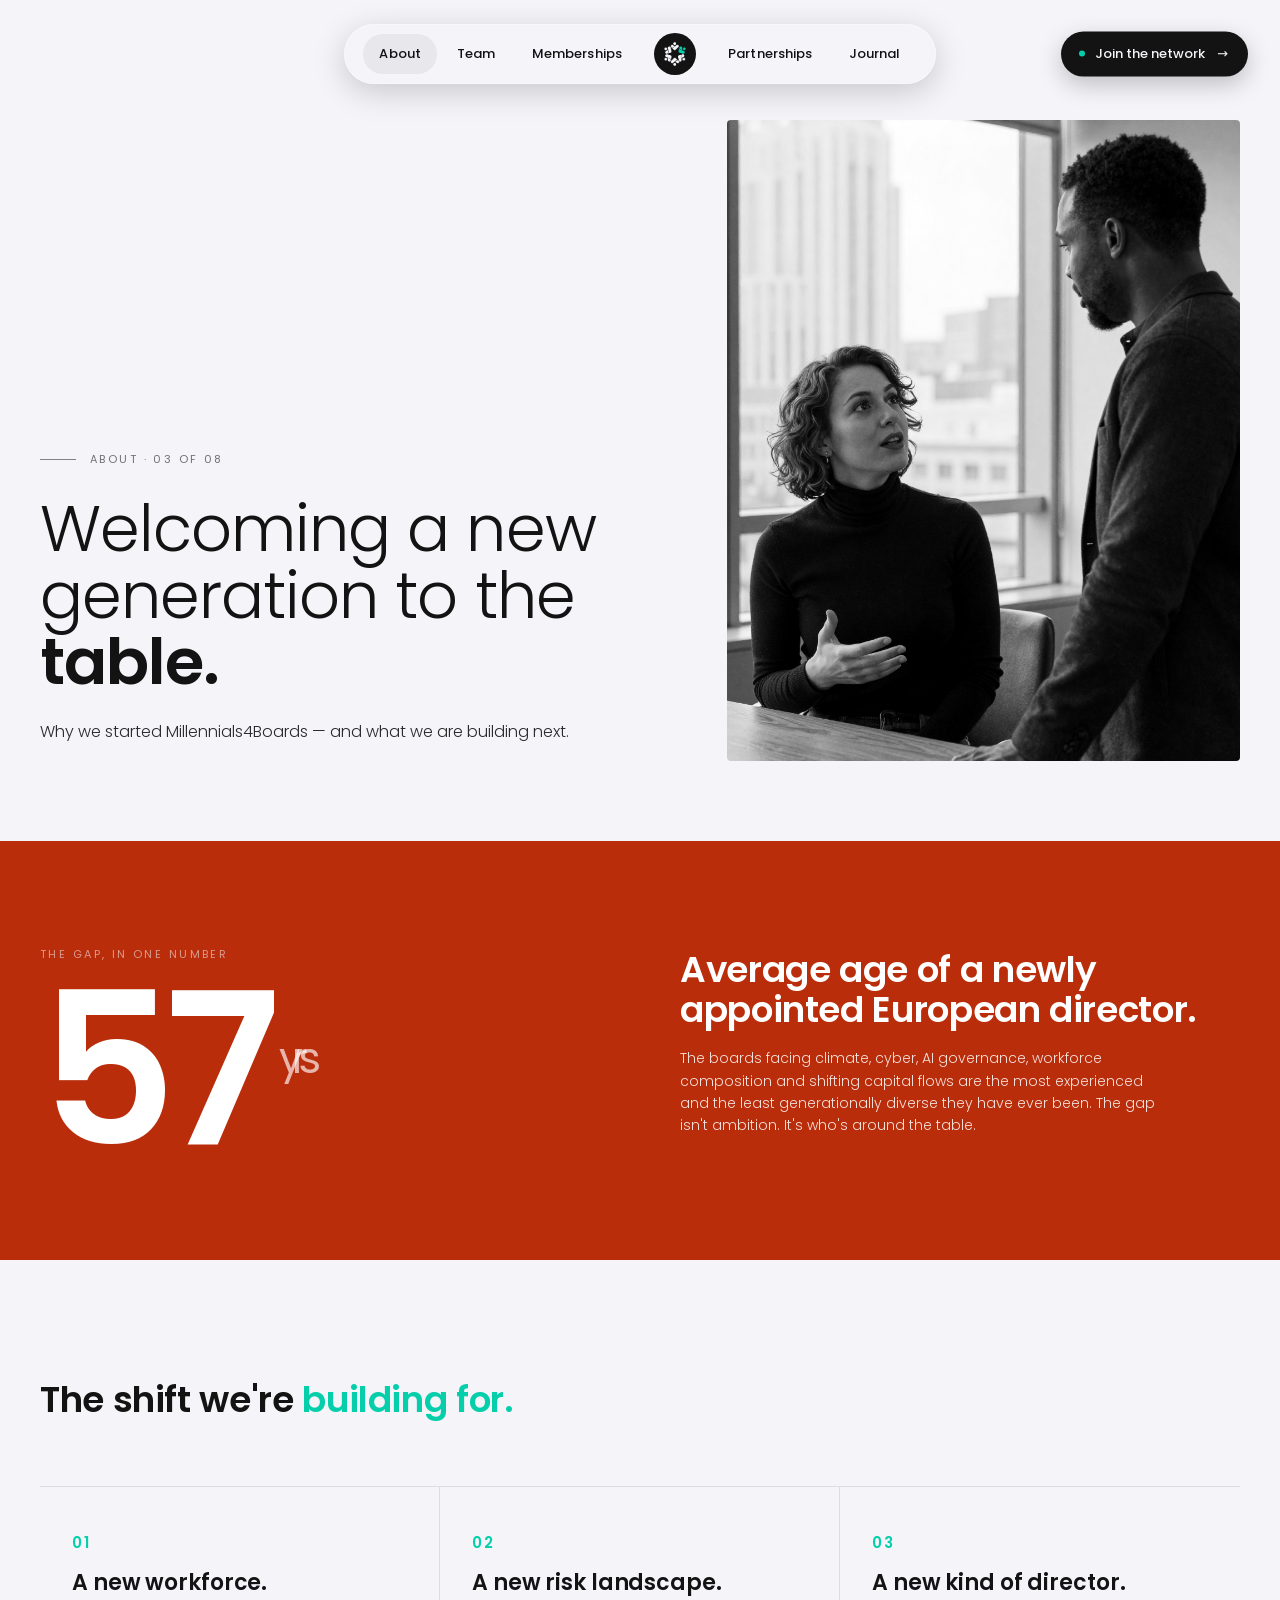
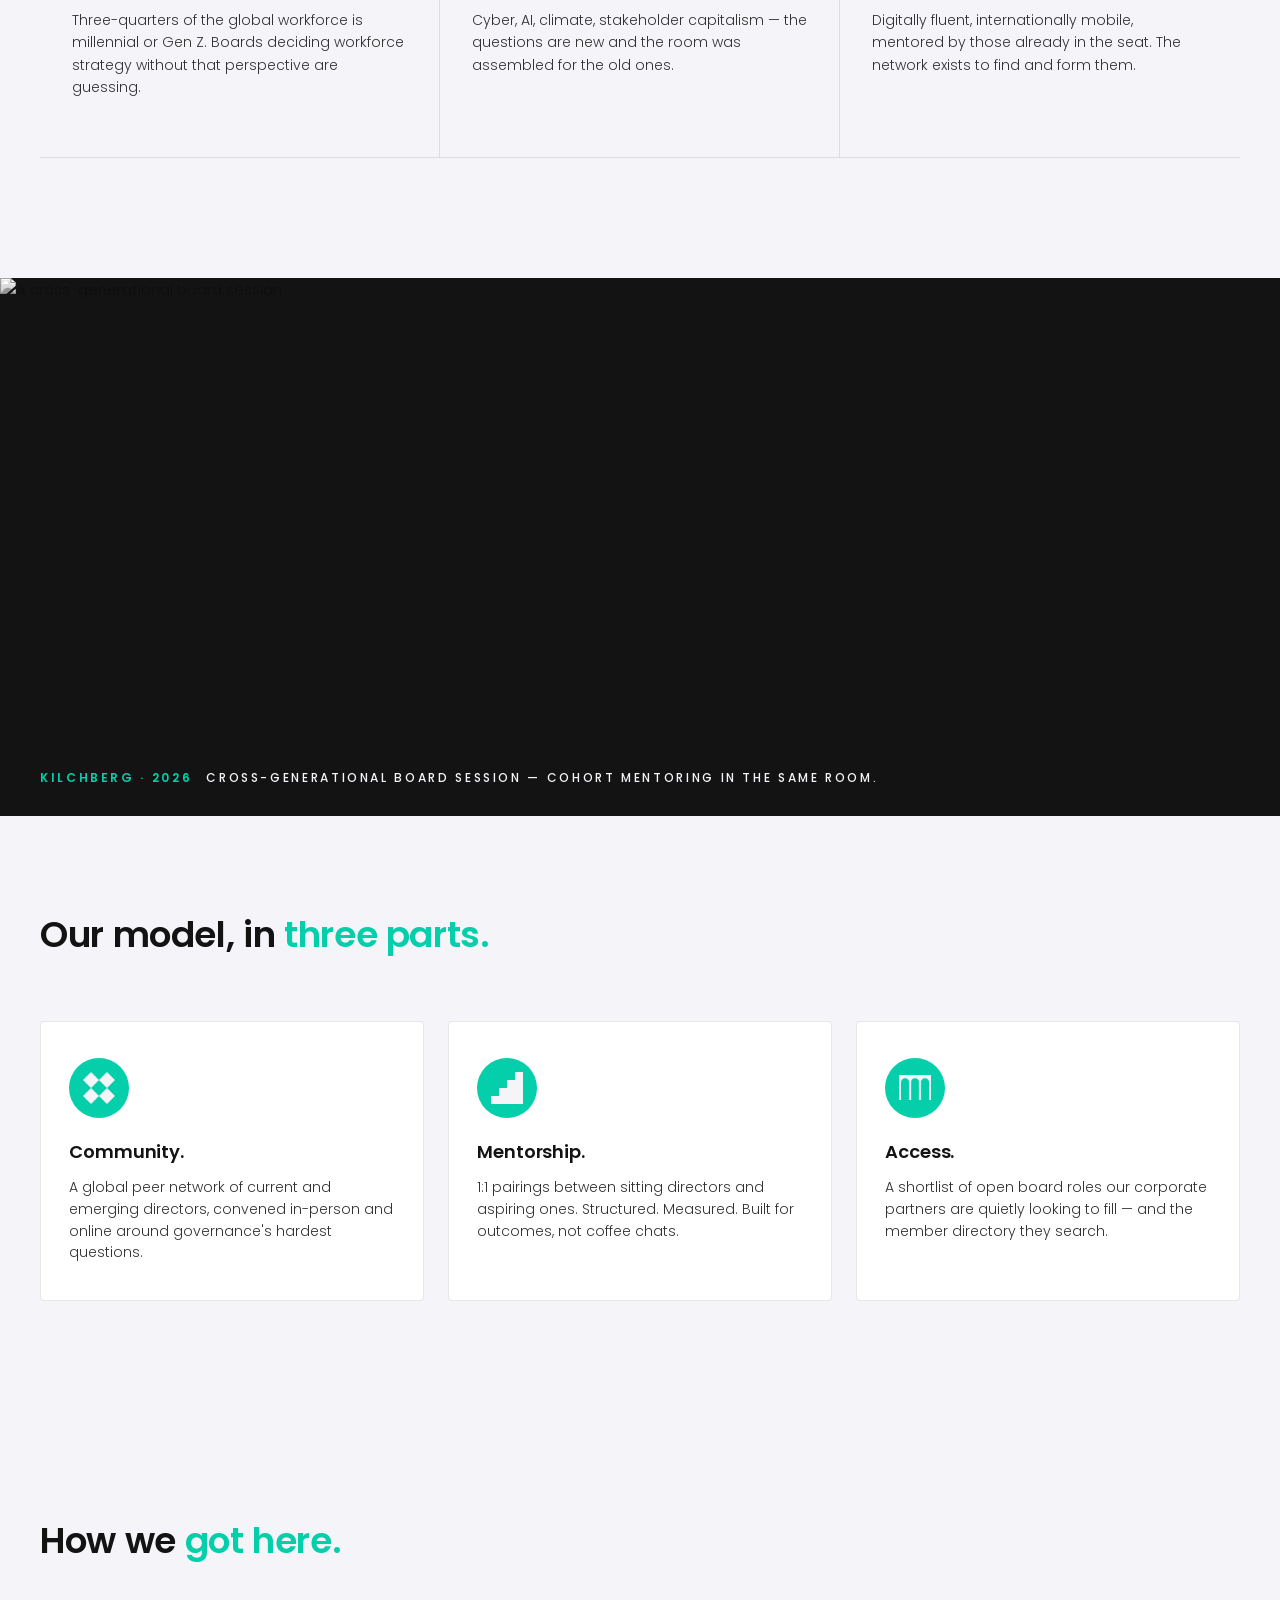
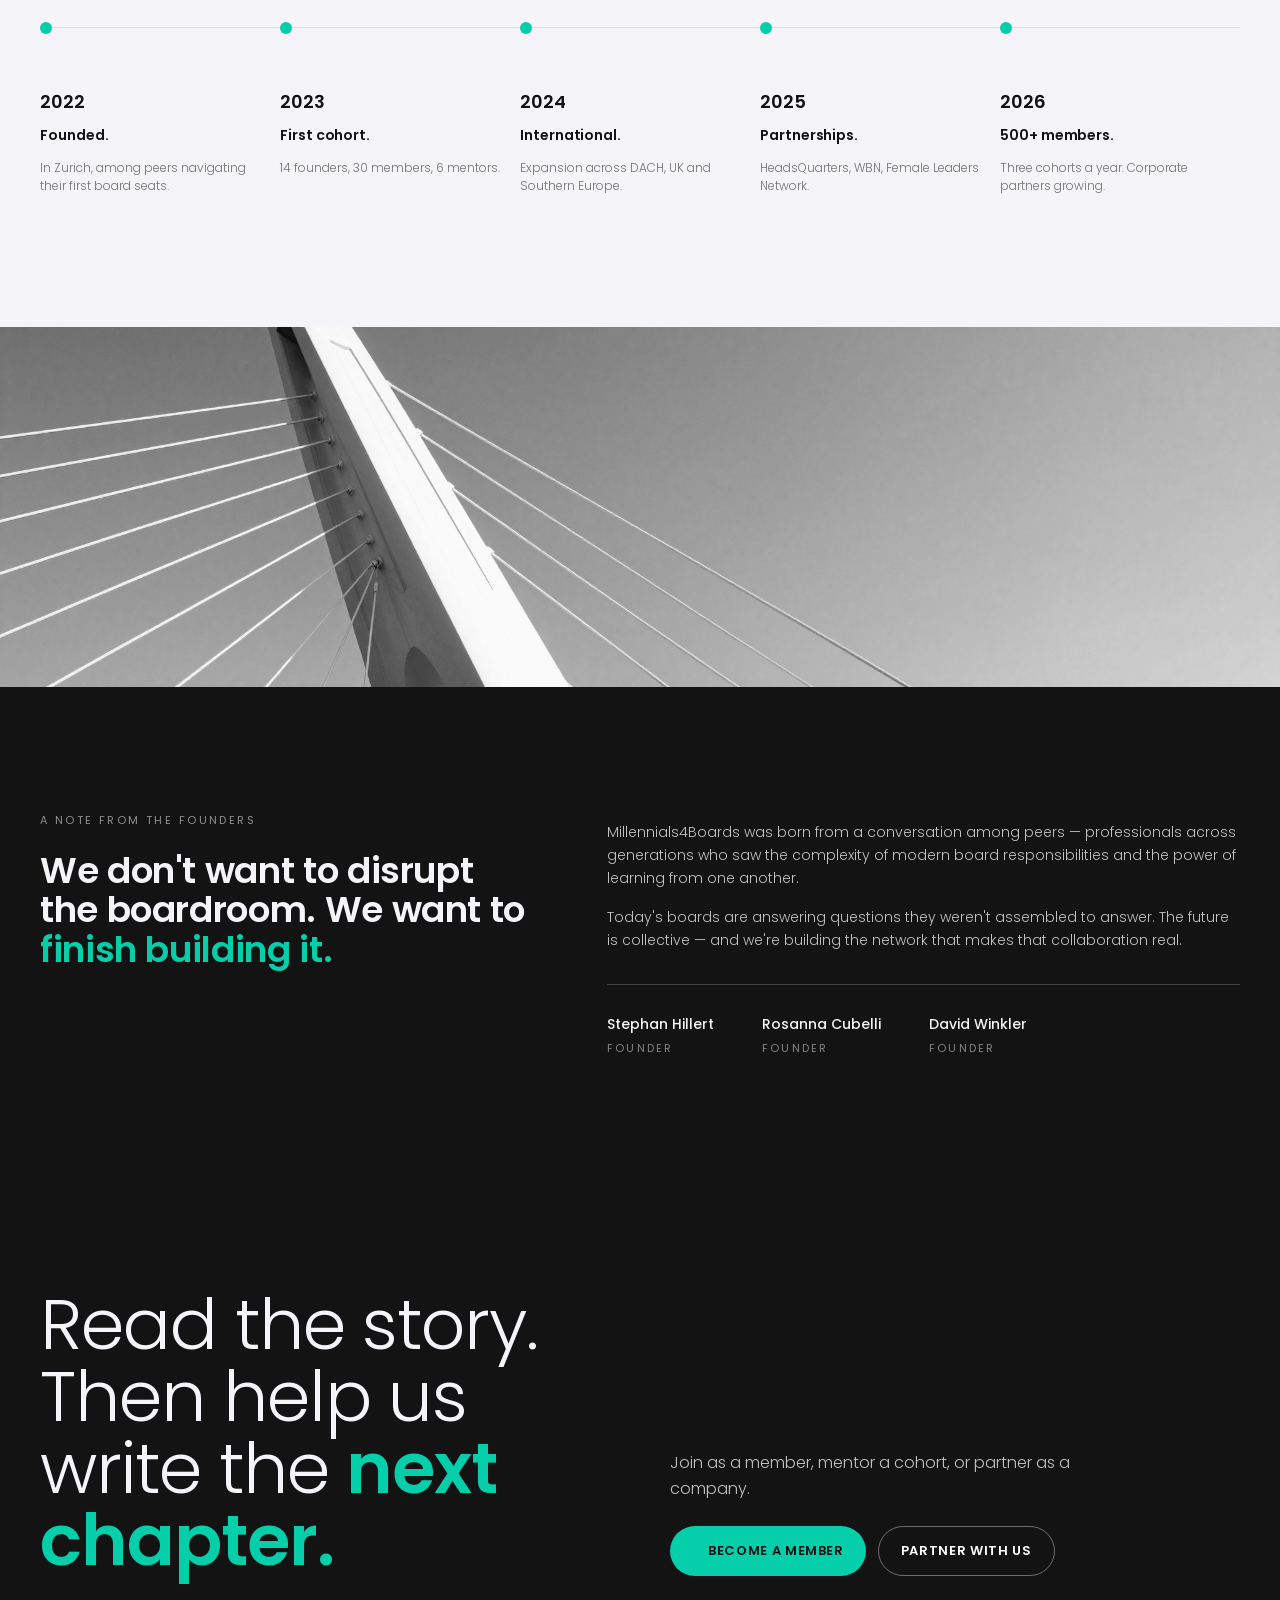
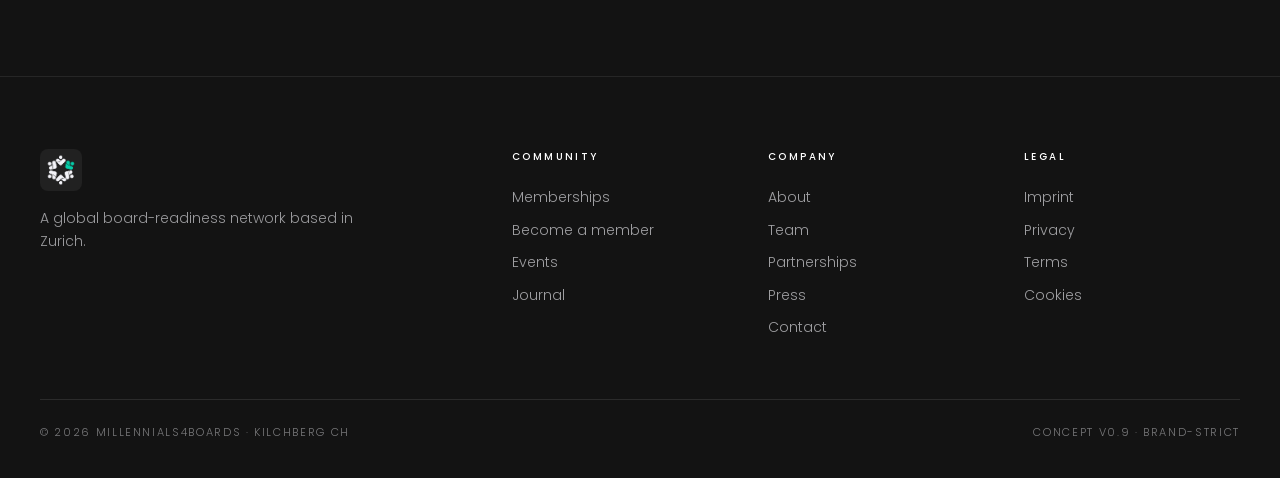
==== commit 32dd9fde: "v0.10 — migration section, simplified text, wired CTAs, functional forms" ====
--- a/m4b-about-mockup.html
+++ b/m4b-about-mockup.html
@@ -91,7 +91,7 @@
 </div></section>
 
 <section class="shift"><div class="container">
-  <div class="section-head"><h2 class="section-h2">The shift we're <span class="emph">building for.</span></h2><p class="body-p side">Three forces reshaping what boards now have to answer.</p></div>
+  <div class="section-head"><h2 class="section-h2">The shift we're <span class="emph">building for.</span></h2></div>
   <div class="shift-grid">
     <div class="shift-block"><span class="num">01</span><h3>A new workforce.</h3><p>Three-quarters of the global workforce is millennial or Gen Z. Boards deciding workforce strategy without that perspective are guessing.</p></div>
     <div class="shift-block"><span class="num">02</span><h3>A new risk landscape.</h3><p>Cyber, AI, climate, stakeholder capitalism — the questions are new and the room was assembled for the old ones.</p></div>
@@ -105,7 +105,7 @@
 </section>
 
 <section class="model"><div class="container">
-  <div class="section-head"><h2 class="section-h2">Our model, in <span class="emph">three parts.</span></h2><p class="body-p side">Community · Mentorship · Access.</p></div>
+  <div class="section-head"><h2 class="section-h2">Our model, in <span class="emph">three parts.</span></h2></div>
   <div class="model-grid">
     <div class="model-card"><div class="ic"><img src="assets/icons/collaboration.png" alt=""/></div><h4>Community.</h4><p>A global peer network of current and emerging directors, convened in-person and online around governance's hardest questions.</p></div>
     <div class="model-card"><div class="ic"><img src="assets/icons/growth-steps.png" alt=""/></div><h4>Mentorship.</h4><p>1:1 pairings between sitting directors and aspiring ones. Structured. Measured. Built for outcomes, not coffee chats.</p></div>
@@ -114,7 +114,7 @@
 </div></section>
 
 <section class="timeline"><div class="container">
-  <div class="section-head"><h2 class="section-h2">How we <span class="emph">got here.</span></h2><p class="body-p side">Five milestones · Zurich-based · global.</p></div>
+  <div class="section-head"><h2 class="section-h2">How we <span class="emph">got here.</span></h2></div>
   <div class="tl-rail">
     <div class="tl-item"><div class="tl-year">2022</div><h4>Founded.</h4><p>In Zurich, among peers navigating their first board seats.</p></div>
     <div class="tl-item"><div class="tl-year">2023</div><h4>First cohort.</h4><p>14 founders, 30 members, 6 mentors.</p></div>
@@ -133,14 +133,14 @@
 
 <section class="final"><div class="container final-inner">
   <h2>Read the story. Then help us write the <span class="emph">next chapter.</span></h2>
-  <div><p>Join as a member, mentor a cohort, or partner as a company.</p><div class="cta-row"><a class="btn btn-on-dark"><span class="dot"></span>Become a member</a><a class="btn btn-outline-light">Partner with us</a></div></div>
+  <div><p>Join as a member, mentor a cohort, or partner as a company.</p><div class="cta-row"><a class="btn btn-on-dark" href="m4b-become-member-mockup.html"><span class="dot"></span>Become a member</a><a class="btn btn-outline-light" href="m4b-partnerships-mockup.html">Partner with us</a></div></div>
 </div></section>
 
 <footer><div class="container">
   <div class="foot-grid">
-    <div><a class="foot-logo"><img src="assets/photos/image6.png" alt=""/></a><p style="margin-top:16px;font-size:14px;color:rgba(244,244,249,.6);max-width:320px;font-weight:300;">A global board-readiness network based in Zurich.</p></div>
+    <div><a class="foot-logo" href="index.html"><img src="assets/photos/image6.png" alt=""/></a><p style="margin-top:16px;font-size:14px;color:rgba(244,244,249,.6);max-width:320px;font-weight:300;">A global board-readiness network based in Zurich.</p></div>
     <div><h4>Community</h4><a href="m4b-memberships-mockup.html">Memberships</a><a href="m4b-become-member-mockup.html">Become a member</a><a href="m4b-journal-mockup.html">Events</a><a href="m4b-journal-mockup.html">Journal</a></div>
-    <div><h4>Company</h4><a href="m4b-about-mockup.html">About</a><a href="m4b-team-mockup.html">Team</a><a href="m4b-partnerships-mockup.html">Partnerships</a><a href="m4b-journal-mockup.html">Press</a></div>
+    <div><h4>Company</h4><a href="m4b-about-mockup.html">About</a><a href="m4b-team-mockup.html">Team</a><a href="m4b-partnerships-mockup.html">Partnerships</a><a href="m4b-journal-mockup.html">Press</a><a href="m4b-contact-mockup.html">Contact</a></div>
     <div><h4>Legal</h4><a href="#">Imprint</a><a href="#">Privacy</a><a href="#">Terms</a><a href="#">Cookies</a></div>
   </div>
   <div class="foot-bottom"><span>© 2026 Millennials4Boards · Kilchberg CH</span><span>Concept v0.9 · Brand-strict</span></div>
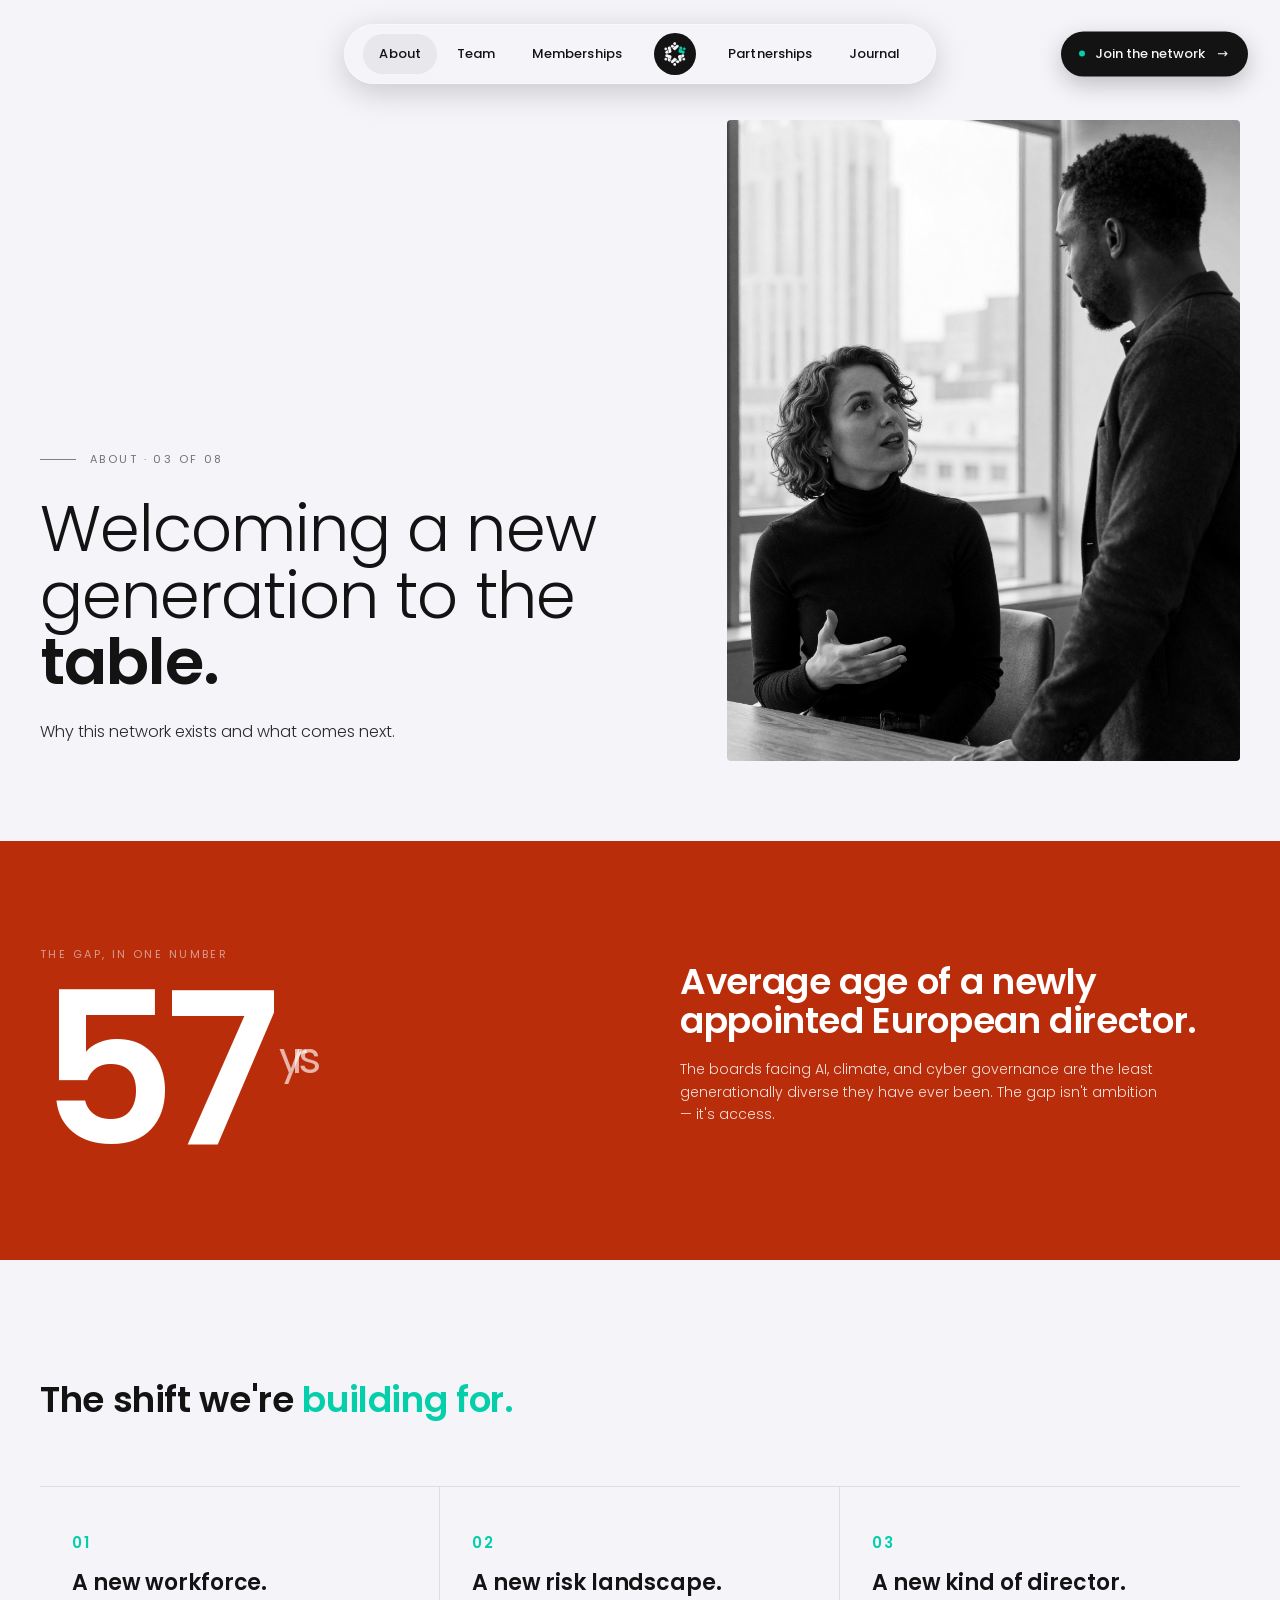
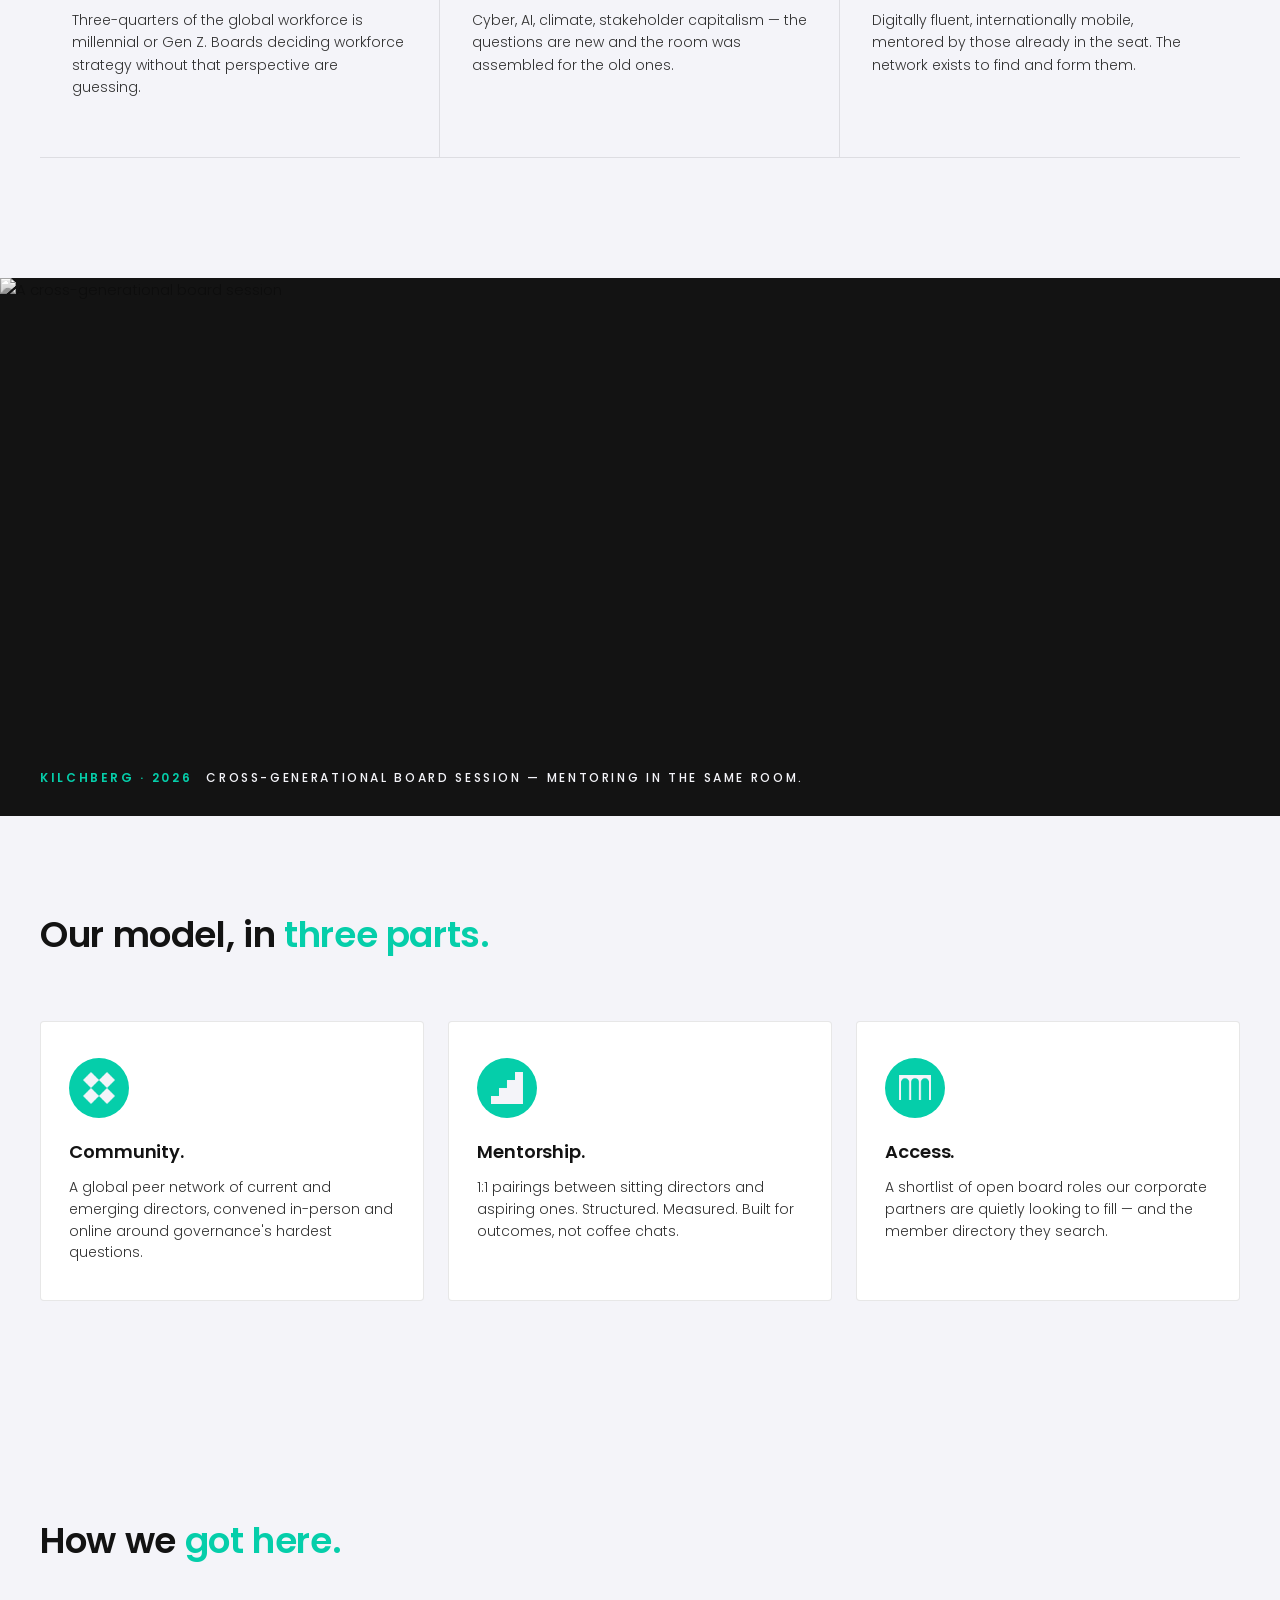
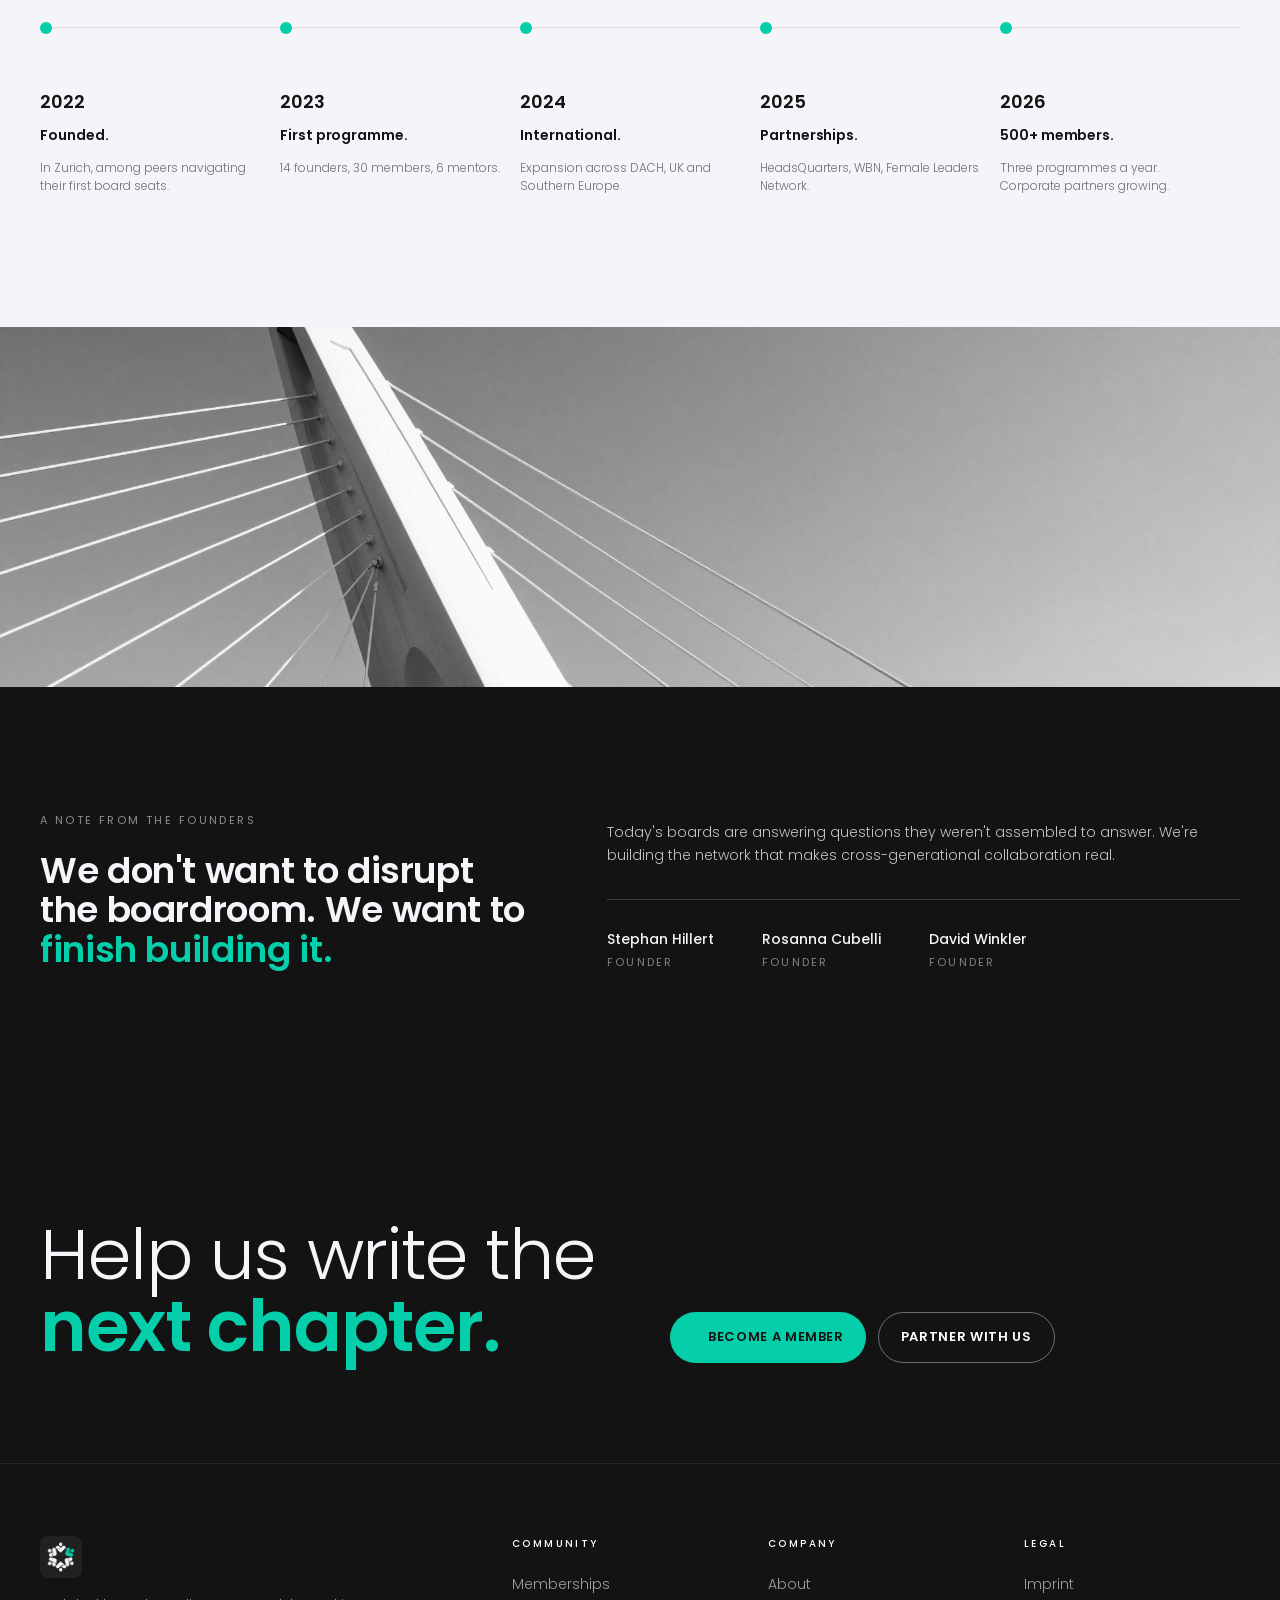
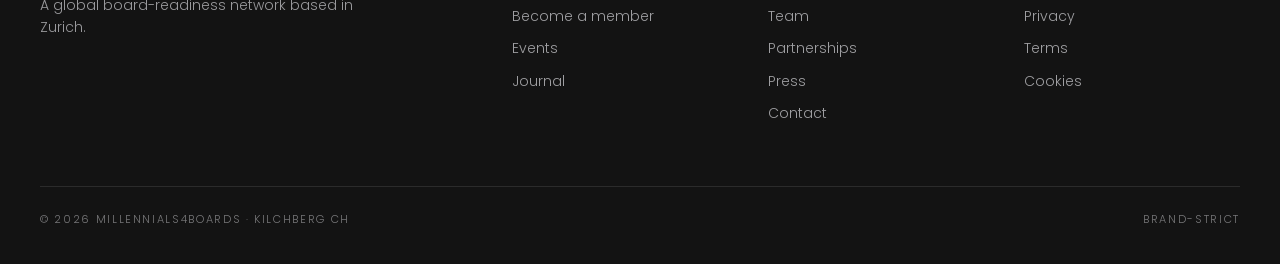
==== commit d2de2c11: "v1.0 — deep cleanup: invoice model, deduplicated testimonials, trimmed all copy" ====
--- a/m4b-about-mockup.html
+++ b/m4b-about-mockup.html
@@ -79,7 +79,7 @@
     <div>
       <div class="eyebrow"><span class="bar"></span><span class="caption">About · 03 of 08</span></div>
       <h1 class="hero-h1 reveal">Welcoming a new generation to the <span class="emph">table.</span></h1>
-      <p class="lede reveal delay-1">Why we started Millennials4Boards — and what we are building next.</p>
+      <p class="lede reveal delay-1">Why this network exists and what comes next.</p>
     </div>
     <div class="hero-figure reveal delay-2"><img src="assets/photos/01.png" alt="Two directors in conversation"/></div>
   </div>
@@ -87,7 +87,7 @@
 
 <section class="problem"><div class="container p-grid">
   <div><span class="caption" style="color:rgba(244,244,249,.55);">The gap, in one number</span><div class="p-num" style="margin-top:16px;">57<sup>yrs</sup></div></div>
-  <div><h2 class="section-h2">Average age of a newly appointed <span class="emph">European director.</span></h2><p>The boards facing climate, cyber, AI governance, workforce composition and shifting capital flows are the most experienced and the least generationally diverse they have ever been. The gap isn't ambition. It's who's around the table.</p></div>
+  <div><h2 class="section-h2">Average age of a newly appointed <span class="emph">European director.</span></h2><p>The boards facing AI, climate, and cyber governance are the least generationally diverse they have ever been. The gap isn't ambition — it's access.</p></div>
 </div></section>
 
 <section class="shift"><div class="container">
@@ -101,7 +101,7 @@
 
 <section class="cinema reveal">
   <img class="cin-img" src="assets/photos/05.png" alt="A cross-generational board session"/>
-  <div class="cin-cap"><b>Kilchberg · 2026</b>Cross-generational board session — cohort mentoring in the same room.</div>
+  <div class="cin-cap"><b>Kilchberg · 2026</b>Cross-generational board session — mentoring in the same room.</div>
 </section>
 
 <section class="model"><div class="container">
@@ -117,10 +117,10 @@
   <div class="section-head"><h2 class="section-h2">How we <span class="emph">got here.</span></h2></div>
   <div class="tl-rail">
     <div class="tl-item"><div class="tl-year">2022</div><h4>Founded.</h4><p>In Zurich, among peers navigating their first board seats.</p></div>
-    <div class="tl-item"><div class="tl-year">2023</div><h4>First cohort.</h4><p>14 founders, 30 members, 6 mentors.</p></div>
+    <div class="tl-item"><div class="tl-year">2023</div><h4>First programme.</h4><p>14 founders, 30 members, 6 mentors.</p></div>
     <div class="tl-item"><div class="tl-year">2024</div><h4>International.</h4><p>Expansion across DACH, UK and Southern Europe.</p></div>
     <div class="tl-item"><div class="tl-year">2025</div><h4>Partnerships.</h4><p>HeadsQuarters, WBN, Female Leaders Network.</p></div>
-    <div class="tl-item"><div class="tl-year">2026</div><h4>500+ members.</h4><p>Three cohorts a year. Corporate partners growing.</p></div>
+    <div class="tl-item"><div class="tl-year">2026</div><h4>500+ members.</h4><p>Three programmes a year. Corporate partners growing.</p></div>
   </div>
 </div></section>
 
@@ -128,12 +128,12 @@
 
 <section class="note"><div class="container note-grid">
   <div><span class="caption" style="color:rgba(244,244,249,.55);">A note from the founders</span><h2 class="section-h2" style="margin-top:20px;">We don't want to disrupt the boardroom. We want to <span class="emph">finish building it.</span></h2></div>
-  <div><p>Millennials4Boards was born from a conversation among peers — professionals across generations who saw the complexity of modern board responsibilities and the power of learning from one another.</p><p style="margin-top:16px;">Today's boards are answering questions they weren't assembled to answer. The future is collective — and we're building the network that makes that collaboration real.</p><div class="sig"><div>Stephan Hillert<span>Founder</span></div><div>Rosanna Cubelli<span>Founder</span></div><div>David Winkler<span>Founder</span></div></div></div>
+  <div><p>Today's boards are answering questions they weren't assembled to answer. We're building the network that makes cross-generational collaboration real.</p><div class="sig"><div>Stephan Hillert<span>Founder</span></div><div>Rosanna Cubelli<span>Founder</span></div><div>David Winkler<span>Founder</span></div></div></div>
 </div></section>
 
 <section class="final"><div class="container final-inner">
-  <h2>Read the story. Then help us write the <span class="emph">next chapter.</span></h2>
-  <div><p>Join as a member, mentor a cohort, or partner as a company.</p><div class="cta-row"><a class="btn btn-on-dark" href="m4b-become-member-mockup.html"><span class="dot"></span>Become a member</a><a class="btn btn-outline-light" href="m4b-partnerships-mockup.html">Partner with us</a></div></div>
+  <h2>Help us write the <span class="emph">next chapter.</span></h2>
+  <div><div class="cta-row"><a class="btn btn-on-dark" href="m4b-become-member-mockup.html"><span class="dot"></span>Become a member</a><a class="btn btn-outline-light" href="m4b-partnerships-mockup.html">Partner with us</a></div></div>
 </div></section>
 
 <footer><div class="container">
@@ -143,7 +143,7 @@
     <div><h4>Company</h4><a href="m4b-about-mockup.html">About</a><a href="m4b-team-mockup.html">Team</a><a href="m4b-partnerships-mockup.html">Partnerships</a><a href="m4b-journal-mockup.html">Press</a><a href="m4b-contact-mockup.html">Contact</a></div>
     <div><h4>Legal</h4><a href="#">Imprint</a><a href="#">Privacy</a><a href="#">Terms</a><a href="#">Cookies</a></div>
   </div>
-  <div class="foot-bottom"><span>© 2026 Millennials4Boards · Kilchberg CH</span><span>Concept v0.9 · Brand-strict</span></div>
+  <div class="foot-bottom"><span>© 2026 Millennials4Boards · Kilchberg CH</span><span>Brand-strict</span></div>
 </div></footer>
 <script src="assets/motion.js" defer></script>
 <noscript><style>.reveal,.word-reveal .w{opacity:1!important;transform:none!important;}</style></noscript>
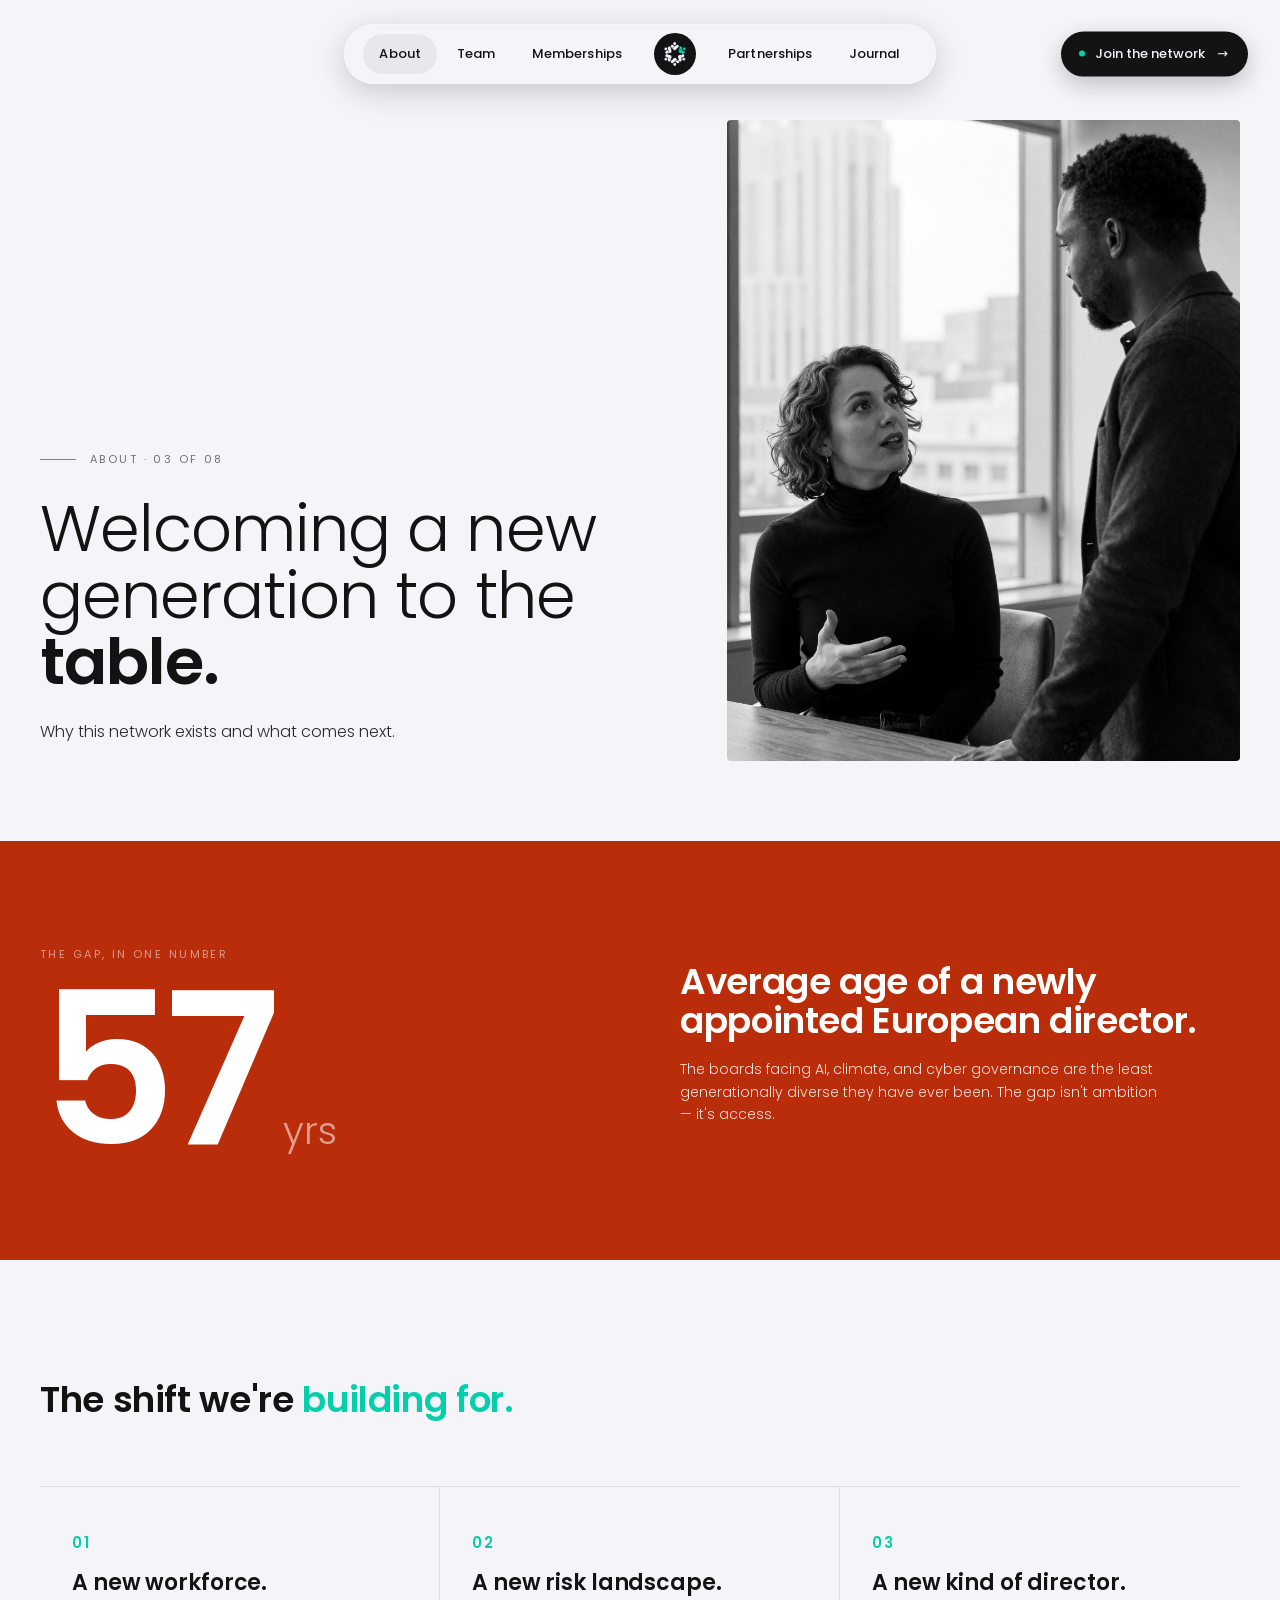
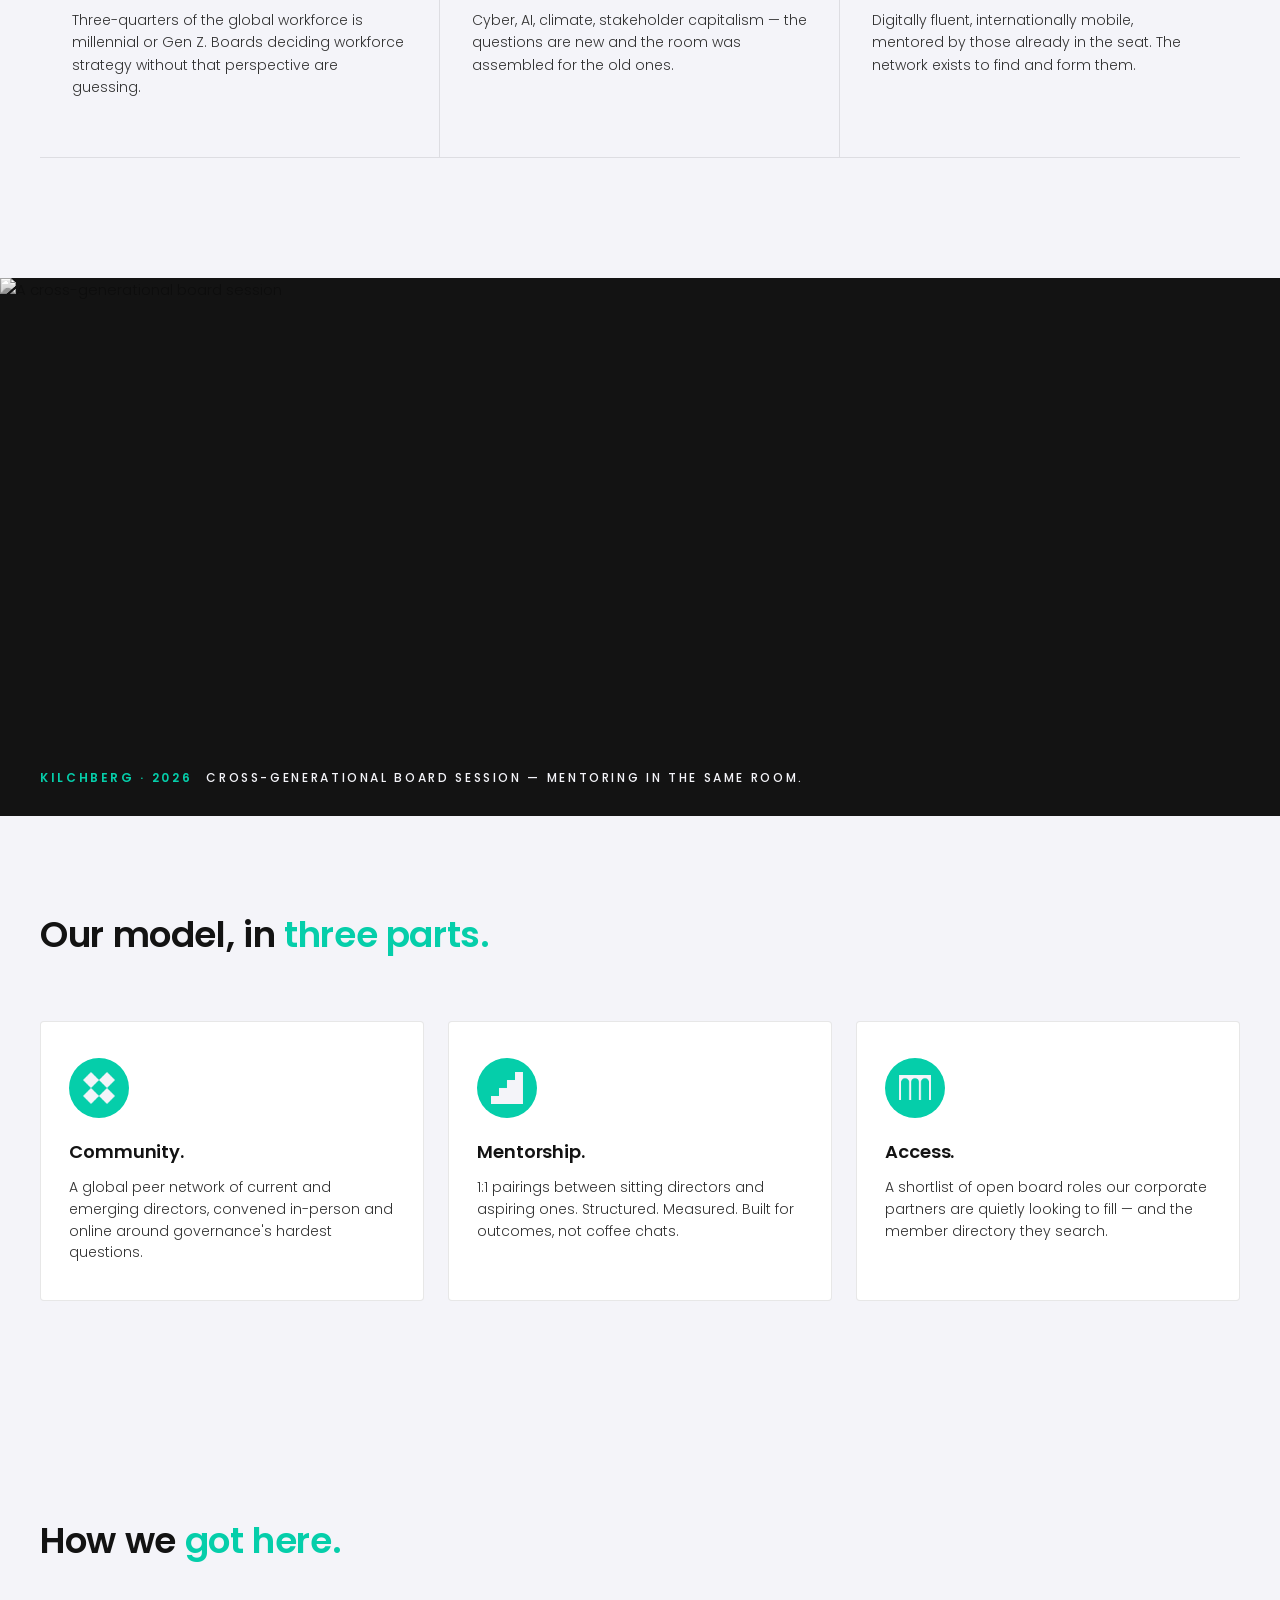
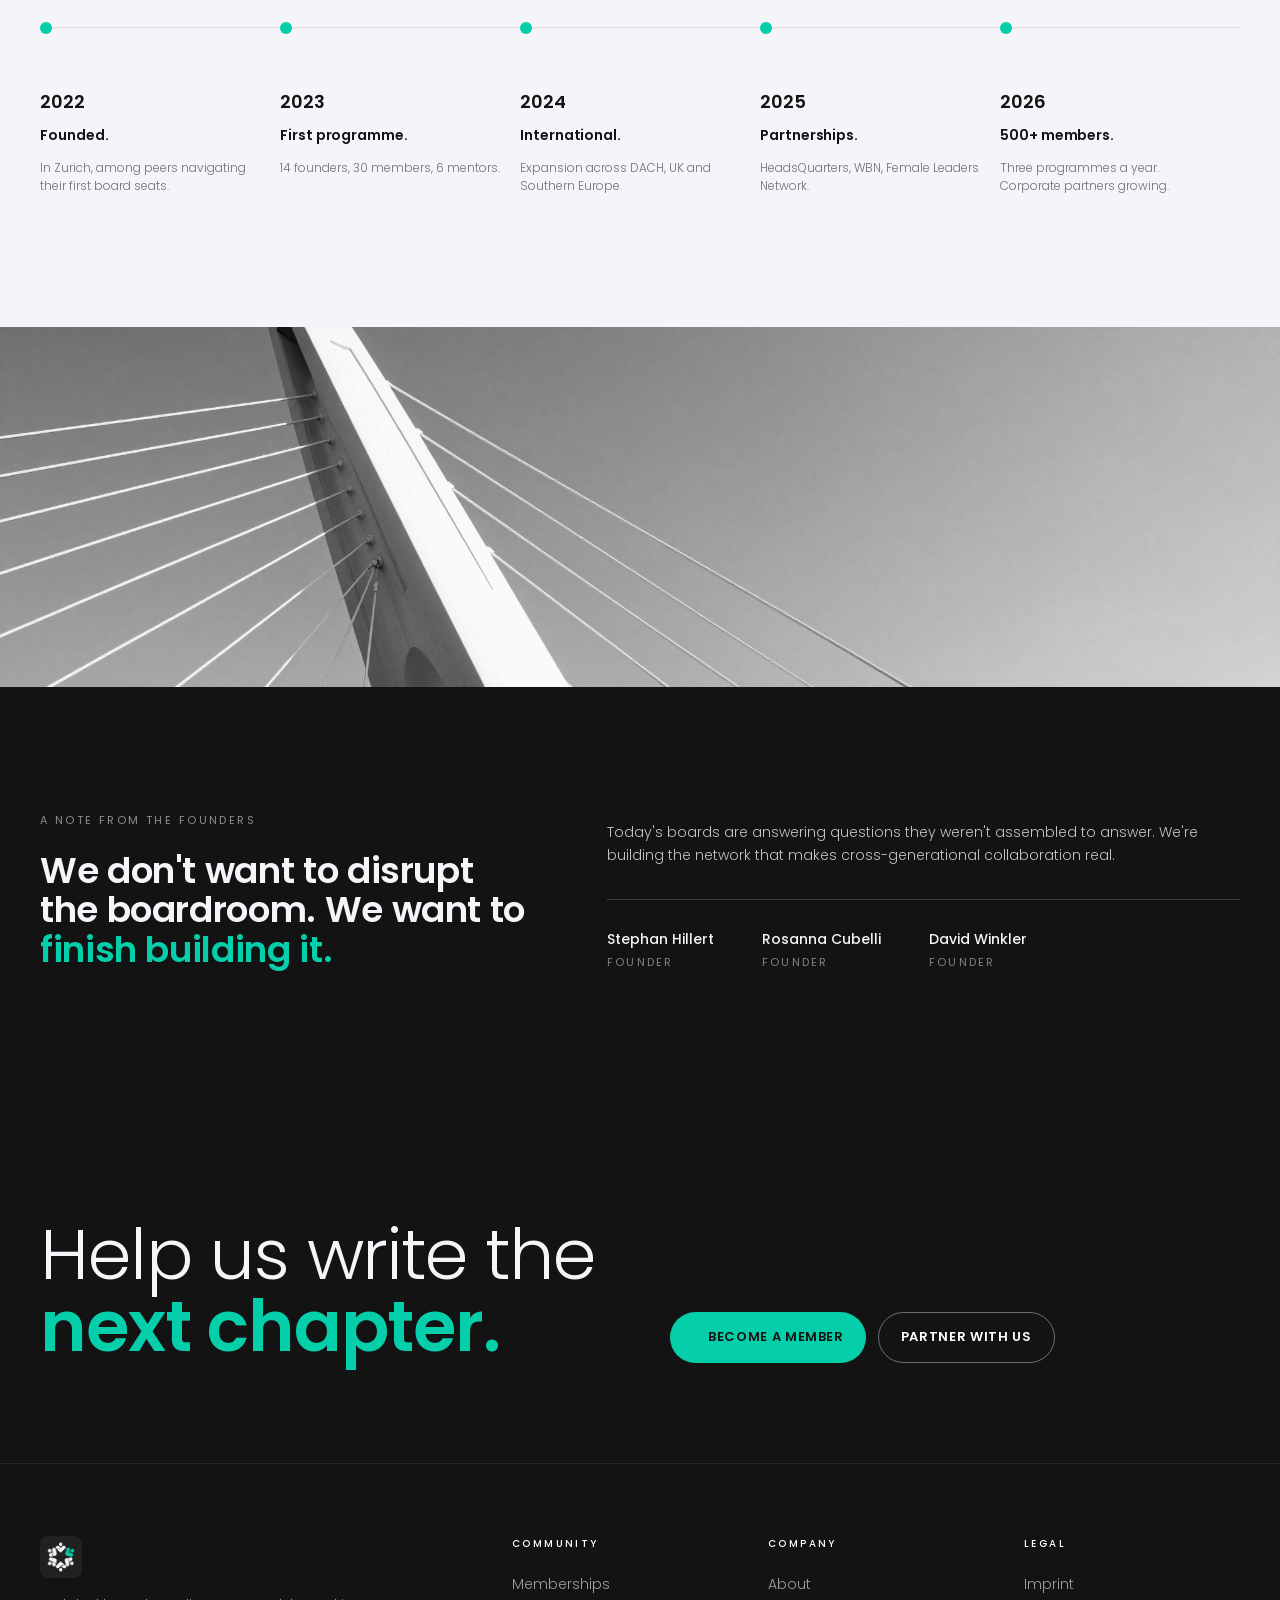
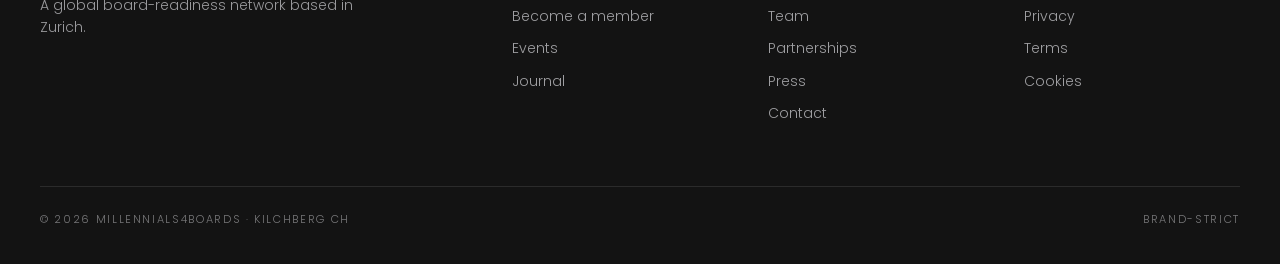
==== commit 40ca6e0a: "Homepage rhythm overhaul, About yrs fix, Team press logos, forms interactive + cleared" ====
--- a/m4b-about-mockup.html
+++ b/m4b-about-mockup.html
@@ -5,8 +5,8 @@
   /* Brick Ember used once — anchors the "problem" section per styleguide: "Brick Ember is the hero, adding depth and presence, anchoring bold sections" */
   .problem{padding:100px 0;background:var(--brick);color:#fff;}
   .p-grid{display:grid;grid-template-columns:1fr 1fr;gap:80px;align-items:center;}
-  .p-num{font-family:"Poppins",sans-serif;font-weight:600;font-size:clamp(144px,16.5vw,240px);line-height:.85;letter-spacing:-0.05em;color:#fff;}
-  .p-num sup{font-size:.2em;color:rgba(255,255,255,.65);margin-left:8px;font-weight:400;}
+  .p-num{font-family:"Poppins",sans-serif;font-weight:600;font-size:clamp(144px,16.5vw,240px);line-height:.85;letter-spacing:-0.05em;color:#fff;display:flex;align-items:baseline;gap:12px;}
+  .p-num .unit{font-size:.18em;color:rgba(255,255,255,.55);font-weight:300;letter-spacing:0;}
   .problem h2{color:#fff;}
   .problem h2 .emph{color:#fff;font-weight:600;}
   .problem p{color:rgba(255,255,255,.85);font-size:14px;line-height:1.6;font-weight:300;max-width:480px;}
@@ -86,7 +86,7 @@
 </div></section>
 
 <section class="problem"><div class="container p-grid">
-  <div><span class="caption" style="color:rgba(244,244,249,.55);">The gap, in one number</span><div class="p-num" style="margin-top:16px;">57<sup>yrs</sup></div></div>
+  <div><span class="caption" style="color:rgba(244,244,249,.55);">The gap, in one number</span><div class="p-num" style="margin-top:16px;">57<span class="unit">yrs</span></div></div>
   <div><h2 class="section-h2">Average age of a newly appointed <span class="emph">European director.</span></h2><p>The boards facing AI, climate, and cyber governance are the least generationally diverse they have ever been. The gap isn't ambition — it's access.</p></div>
 </div></section>
 
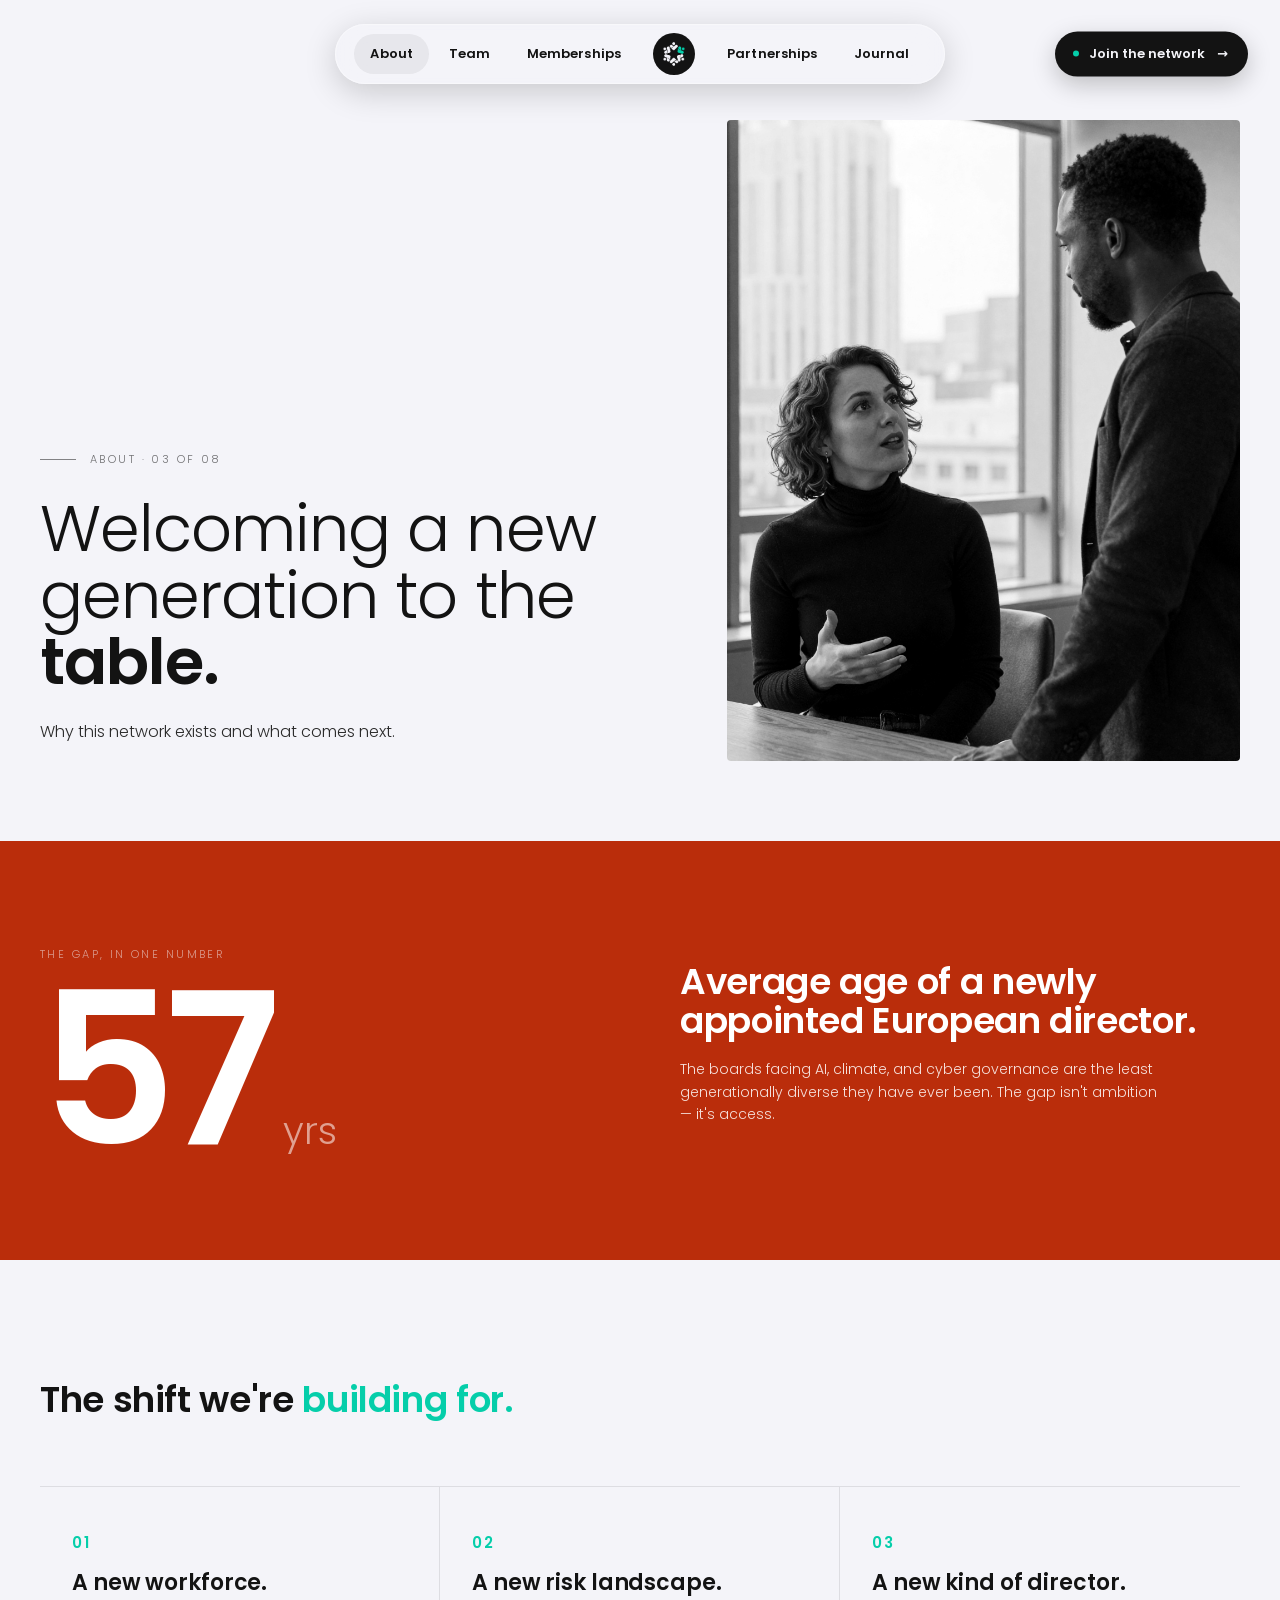
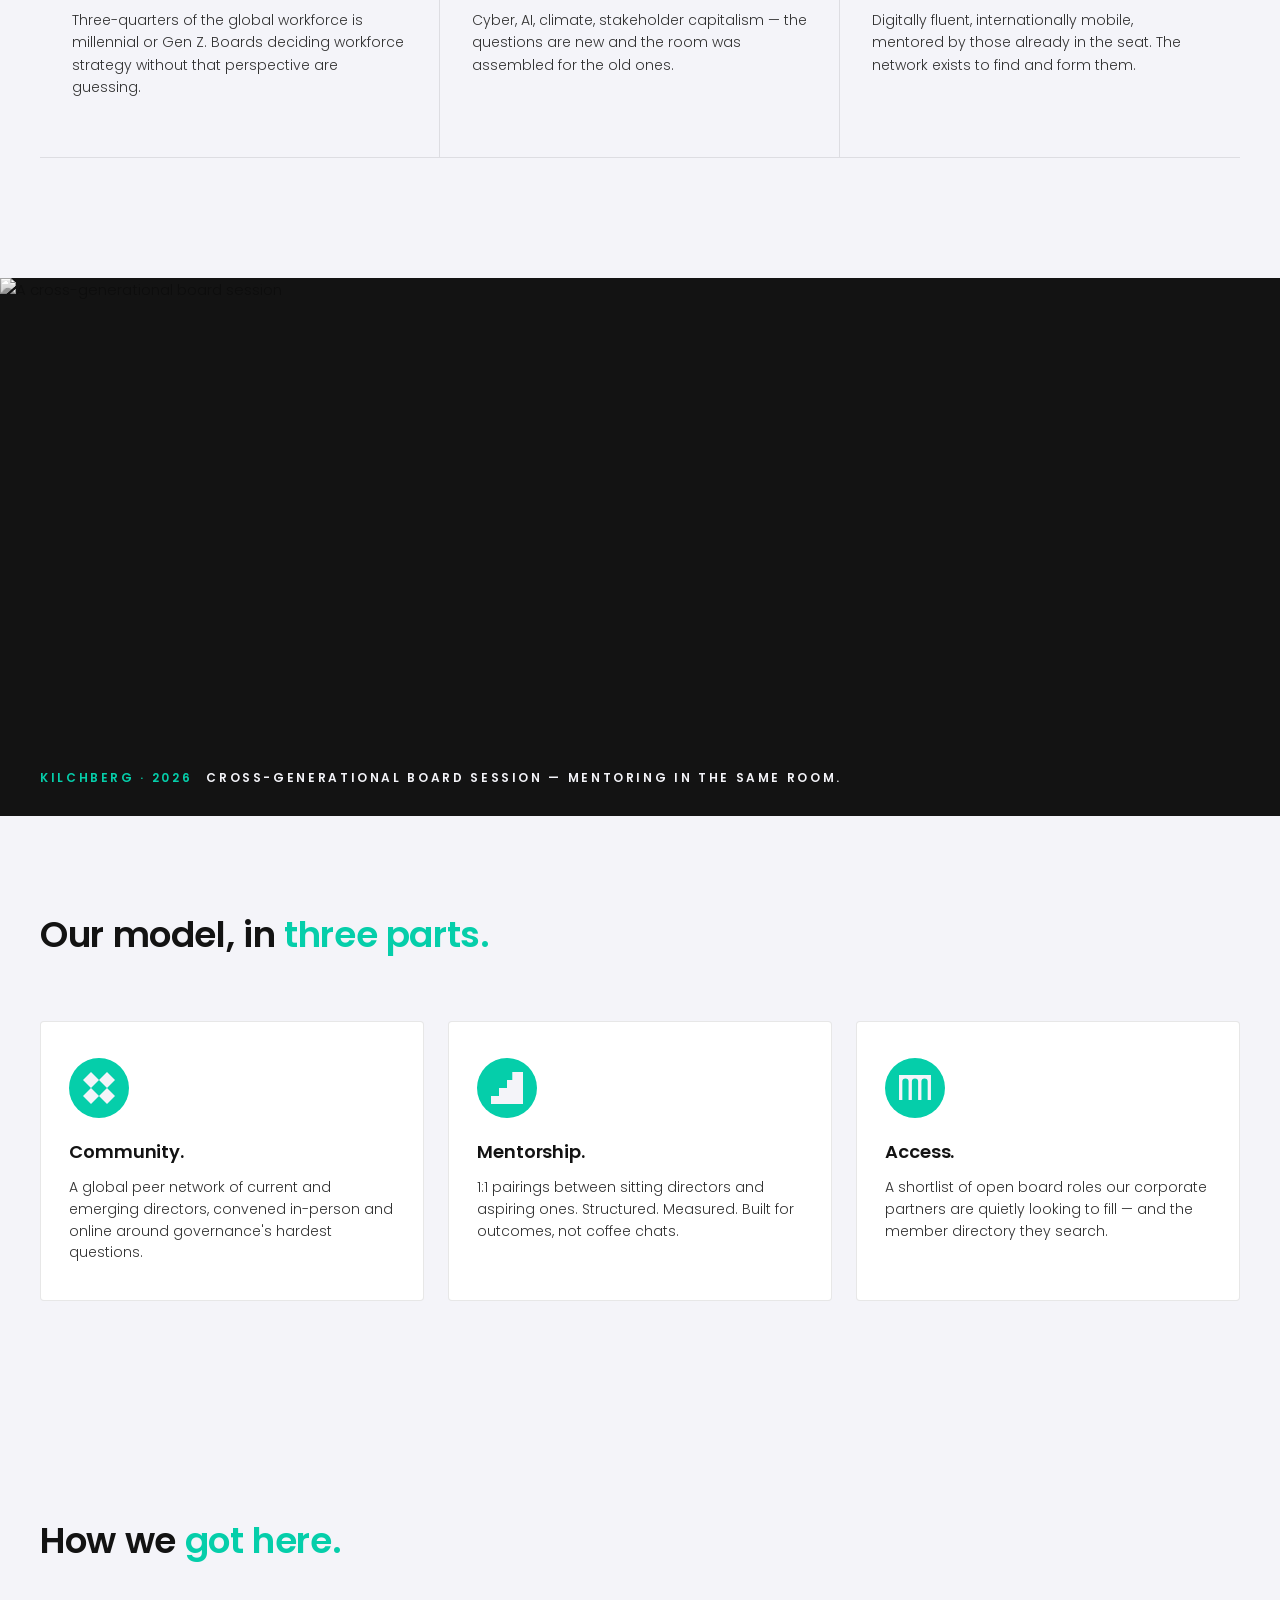
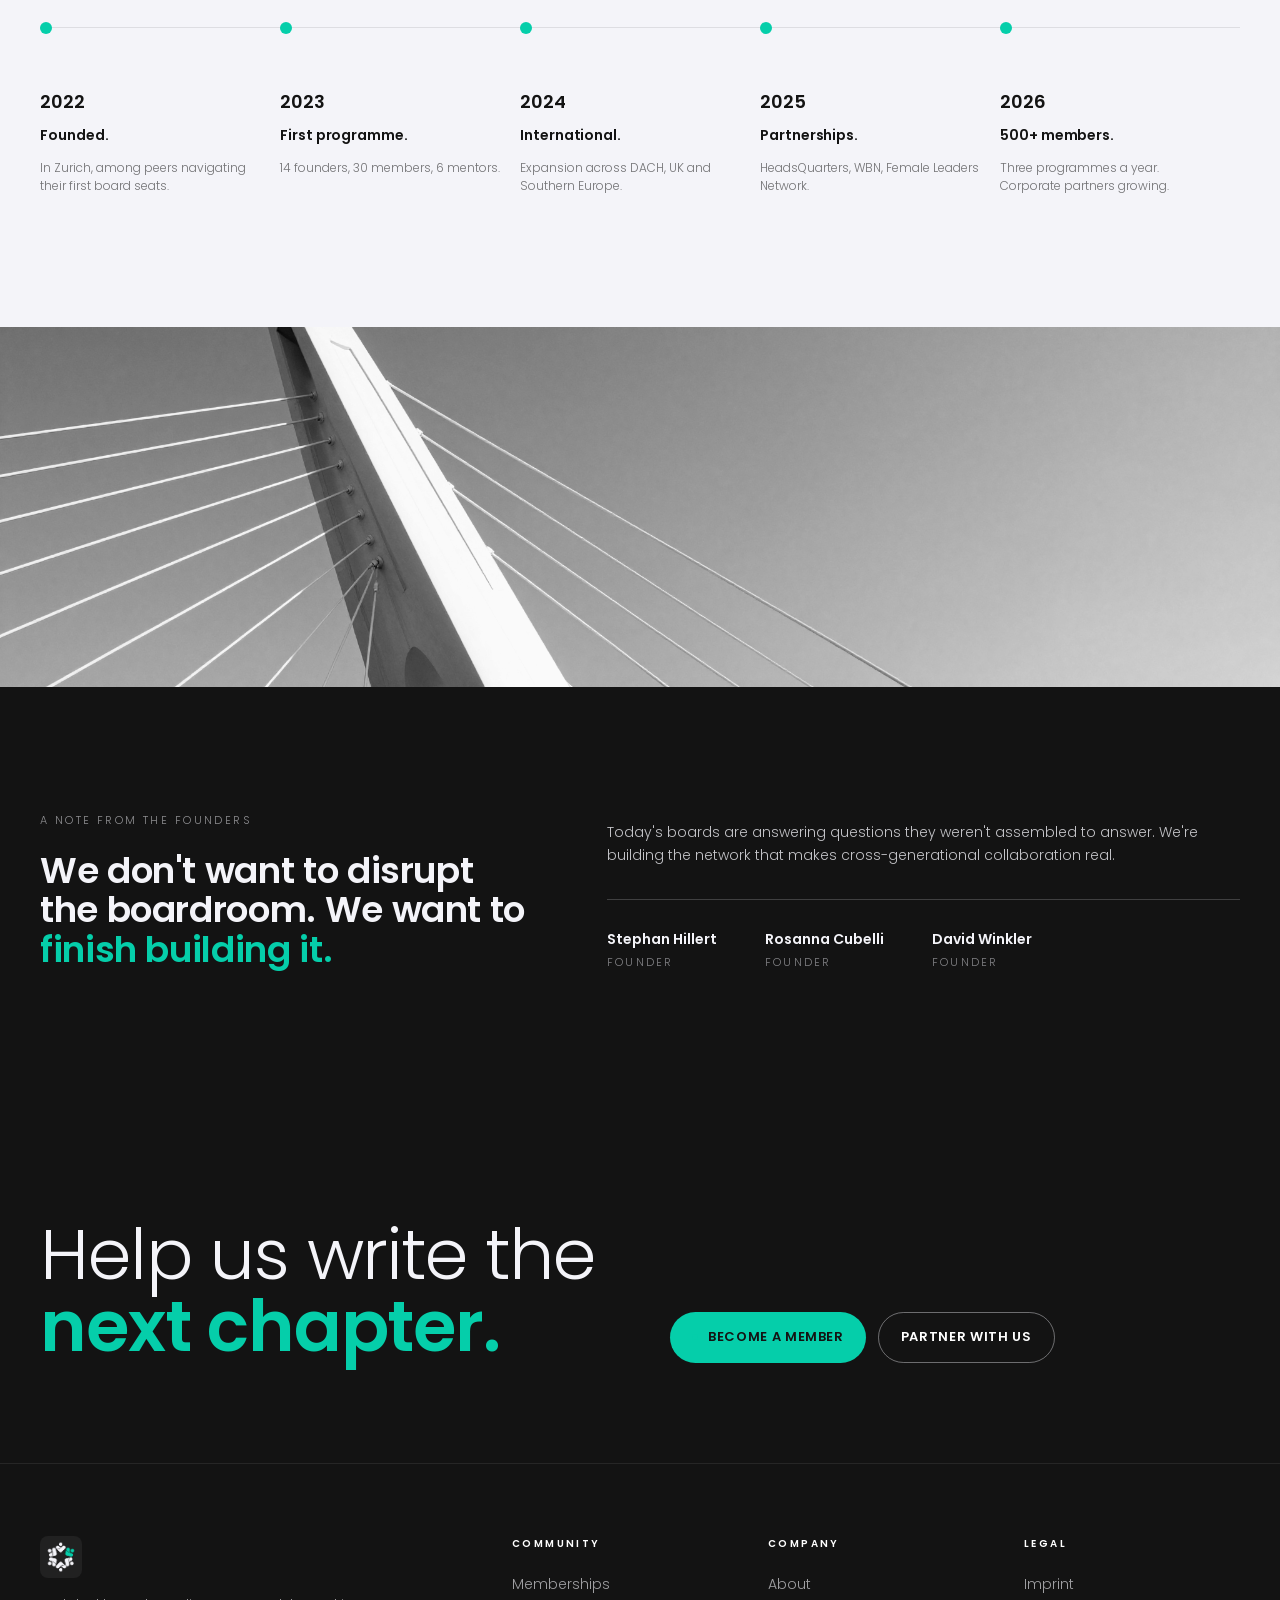
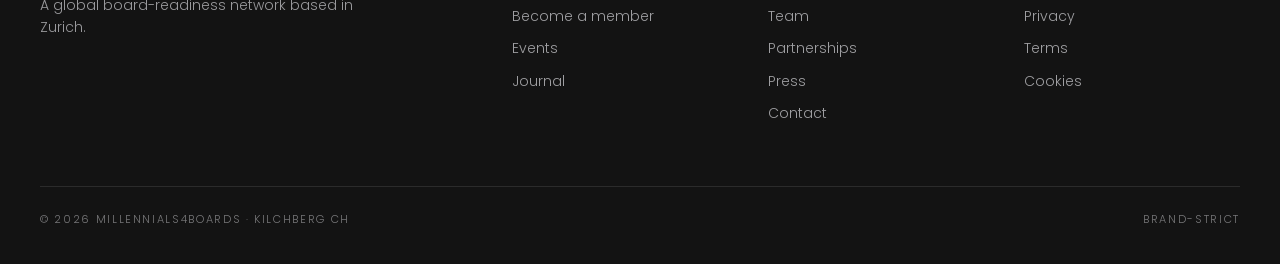
==== commit 20e5ed58: "Handoff prep v0.9.6: accurate README, HANDOFF.md, SVG icons, brand-weight normalization, junk remova" ====
--- a/m4b-about-mockup.html
+++ b/m4b-about-mockup.html
@@ -1,5 +1,5 @@
 <!doctype html><html lang="en"><head><meta charset="utf-8"/><meta name="viewport" content="width=device-width,initial-scale=1"/><title>M4B — About</title>
-<link href="https://fonts.googleapis.com/css2?family=Poppins:wght@300;400;500;600&display=swap" rel="stylesheet"/>
+<link href="https://fonts.googleapis.com/css2?family=Poppins:wght@300;600&display=swap" rel="stylesheet"/>
 <link rel="stylesheet" href="assets/brand.css"/>
 <style>
   /* Brick Ember used once — anchors the "problem" section per styleguide: "Brick Ember is the hero, adding depth and presence, anchoring bold sections" */
@@ -43,8 +43,8 @@
   .note h2 .emph{color:var(--mint);}
   .note p{color:rgba(244,244,249,.78);font-size:14px;line-height:1.65;font-weight:300;}
   .note .sig{margin-top:32px;padding-top:28px;border-top:1px solid rgba(244,244,249,.2);display:flex;gap:48px;flex-wrap:wrap;}
-  .note .sig div{font-family:"Poppins",sans-serif;font-weight:500;font-size:14px;}
-  .note .sig div span{display:block;font-size:11px;color:rgba(244,244,249,.5);font-weight:400;letter-spacing:.2em;text-transform:uppercase;margin-top:4px;}
+  .note .sig div{font-family:"Poppins",sans-serif;font-weight:600;font-size:14px;}
+  .note .sig div span{display:block;font-size:11px;color:rgba(244,244,249,.5);font-weight:300;letter-spacing:.2em;text-transform:uppercase;margin-top:4px;}
 
   /* Hero with image */
   .page-hero.with-figure{padding-top:120px;padding-bottom:80px;}
@@ -56,7 +56,7 @@
   /* Cinematic full-bleed break */
   .cinema{position:relative;background:var(--onyx);}
   .cinema .cin-img{width:100%;height:clamp(320px,42vw,540px);object-fit:cover;display:block;filter:grayscale(1) contrast(1.05);}
-  .cinema .cin-cap{position:absolute;left:0;right:0;bottom:0;padding:28px 40px;background:linear-gradient(to top,rgba(19,19,19,.65),transparent);color:var(--paper);font-size:12px;letter-spacing:.22em;text-transform:uppercase;font-weight:500;}
+  .cinema .cin-cap{position:absolute;left:0;right:0;bottom:0;padding:28px 40px;background:linear-gradient(to top,rgba(19,19,19,.65),transparent);color:var(--paper);font-size:12px;letter-spacing:.22em;text-transform:uppercase;font-weight:600;}
   .cinema .cin-cap b{color:var(--mint);font-weight:600;margin-right:14px;}
 
   /* Accent decorative image above note */
@@ -107,9 +107,9 @@
 <section class="model"><div class="container">
   <div class="section-head"><h2 class="section-h2">Our model, in <span class="emph">three parts.</span></h2></div>
   <div class="model-grid">
-    <div class="model-card"><div class="ic"><img src="assets/icons/collaboration.png" alt=""/></div><h4>Community.</h4><p>A global peer network of current and emerging directors, convened in-person and online around governance's hardest questions.</p></div>
-    <div class="model-card"><div class="ic"><img src="assets/icons/growth-steps.png" alt=""/></div><h4>Mentorship.</h4><p>1:1 pairings between sitting directors and aspiring ones. Structured. Measured. Built for outcomes, not coffee chats.</p></div>
-    <div class="model-card"><div class="ic"><img src="assets/icons/bridge-building.png" alt=""/></div><h4>Access.</h4><p>A shortlist of open board roles our corporate partners are quietly looking to fill — and the member directory they search.</p></div>
+    <div class="model-card"><div class="ic"><img src="assets/icons/collaboration.svg" alt=""/></div><h4>Community.</h4><p>A global peer network of current and emerging directors, convened in-person and online around governance's hardest questions.</p></div>
+    <div class="model-card"><div class="ic"><img src="assets/icons/growth-steps.svg" alt=""/></div><h4>Mentorship.</h4><p>1:1 pairings between sitting directors and aspiring ones. Structured. Measured. Built for outcomes, not coffee chats.</p></div>
+    <div class="model-card"><div class="ic"><img src="assets/icons/bridge-building.svg" alt=""/></div><h4>Access.</h4><p>A shortlist of open board roles our corporate partners are quietly looking to fill — and the member directory they search.</p></div>
   </div>
 </div></section>
 
--- a/assets/brand.css
+++ b/assets/brand.css
@@ -1,8 +1,9 @@
-/* M4B shared brand styles — v3 (matches social template patterns).
-   - Poppins Light + SemiBold only
-   - Mint Leaf as the single accent across all pages
-   - Photos used NATURAL — no grayscale filters, no multiply blend overlays
-   - Portraits in circular / organic rounded frames
+/* M4B shared brand styles — v4.
+   - Poppins Light (300) + SemiBold (600) only — the only two weights loaded
+   - Mint Leaf as the single accent; Brick reserved for "problem" moments
+   - Photography: B&W — filter:grayscale(1) contrast(1.04) (.bw helper below;
+     pages apply local variants with brightness tweaks)
+   - Portraits in circular / rounded frames
    - Names: initial caps, Poppins Light, large
    - Labels / CTAs: ALL CAPS, Poppins SemiBold
 */
@@ -91,7 +92,7 @@
 /* Caption: tracked out, Poppins Light */
 .caption {
   font-family: "Poppins", sans-serif;
-  font-weight: 400;
+  font-weight:300;
   font-size: 11px;
   letter-spacing: 0.22em;
   text-transform: uppercase;
@@ -121,7 +122,7 @@
 }
 .pill nav{display:flex;align-items:center;gap:4px;}
 .pill nav a{
-  font-size:13px;font-weight:500;color:var(--onyx);
+  font-size:13px;font-weight:600;color:var(--onyx);
   padding:10px 16px;border-radius:999px;letter-spacing:.01em;
   transition:background .2s;
 }
@@ -137,12 +138,12 @@
   position:absolute;right:32px;top:50%;transform:translateY(-50%);
   background:var(--onyx);color:var(--paper);
   padding:12px 20px 12px 18px;border-radius:999px;
-  font-size:13px;font-weight:500;
+  font-size:13px;font-weight:600;
   display:inline-flex;align-items:center;gap:10px;
   box-shadow:0 8px 24px rgba(0,0,0,.22);
 }
 .pill-cta .dot{width:6px;height:6px;border-radius:999px;background:var(--mint);}
-.pill-cta::after{content:"→";margin-left:2px;font-weight:500;}
+.pill-cta::after{content:"→";margin-left:2px;font-weight:600;}
 
 /* Sticky-nav shrink — applied by motion.js after scrollY > 120 */
 .nav-floating,.pill,.pill-cta,.pill-logo,.pill nav a{
@@ -284,7 +285,7 @@
 /* Footer */
 footer { background: var(--onyx); color: rgba(244,244,249,0.78); padding: 72px 0 36px; border-top:1px solid rgba(244,244,249,.08); }
 .foot-grid { display:grid; grid-template-columns: 2fr 1fr 1fr 1fr; gap:40px; align-items:start; }
-.foot-grid h4 { font-family:"Poppins", sans-serif; font-size:10px; letter-spacing:.24em; text-transform:uppercase; color:#fff; margin:0 0 16px; font-weight:500; }
+.foot-grid h4 { font-family:"Poppins", sans-serif; font-size:10px; letter-spacing:.24em; text-transform:uppercase; color:#fff; margin:0 0 16px; font-weight:600; }
 .foot-grid a { display:block; padding:5px 0; font-size:14px; color:rgba(244,244,249,0.62); font-weight:300; }
 .foot-grid a:hover { color:#fff; }
 .foot-logo { width:42px; height:42px; border-radius:8px; background:rgba(244,244,249,.06); display:inline-flex; align-items:center; justify-content:center; padding:6px; }
